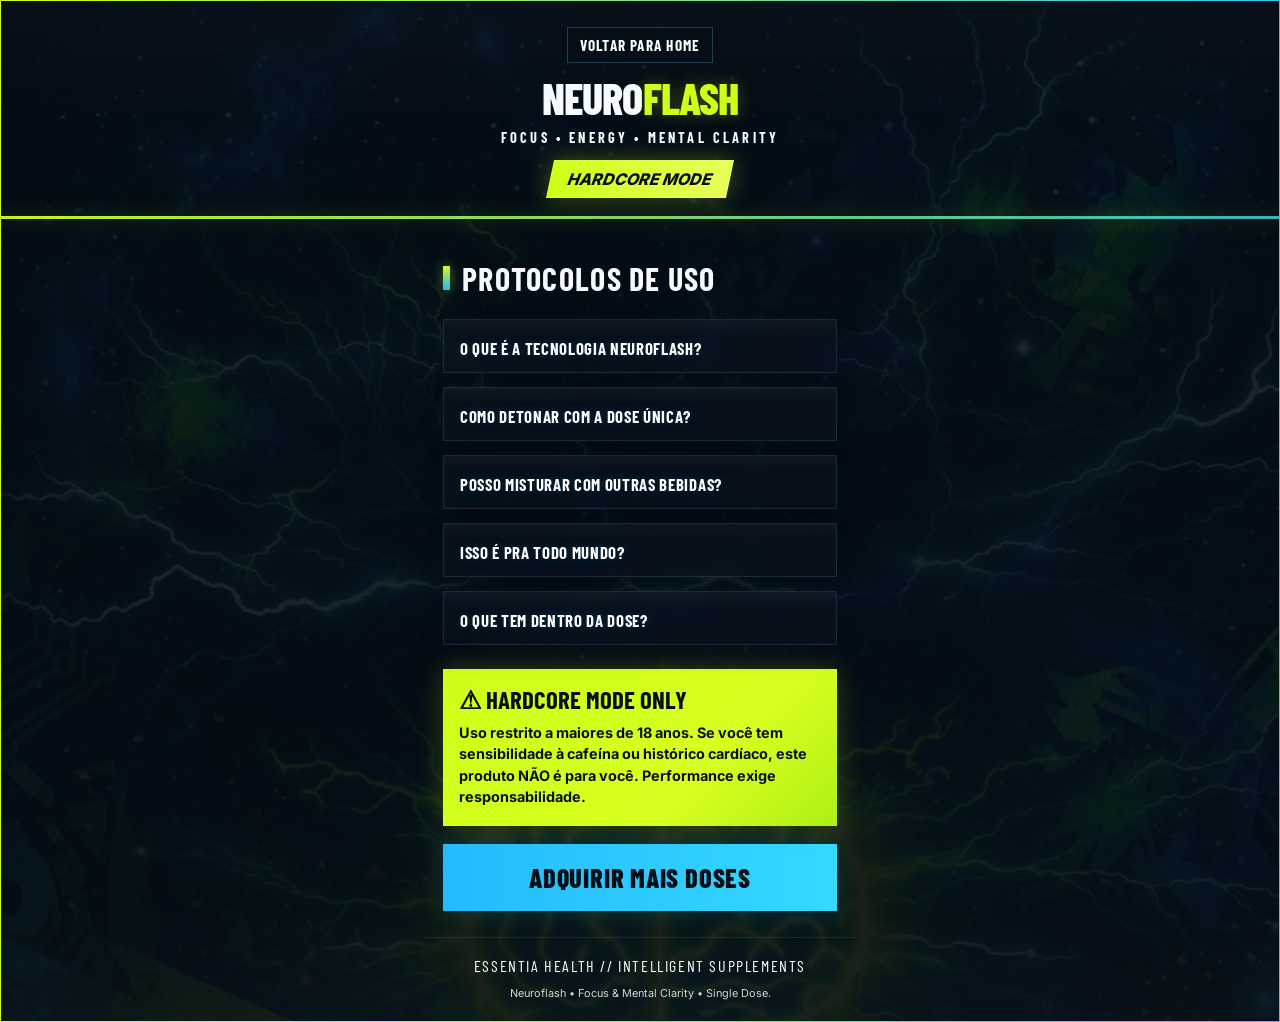
==== faq/index.html @ a4c1e3ce "homepage" ====
<!DOCTYPE html>
<html lang="pt-BR">
<head>
  <meta charset="UTF-8">
  <meta name="viewport" content="width=device-width, initial-scale=1.0">
  <title>Neuroflash FAQ</title>
  <link rel="preconnect" href="https://fonts.googleapis.com">
  <link rel="preconnect" href="https://fonts.gstatic.com" crossorigin>
  <link href="https://fonts.googleapis.com/css2?family=Barlow+Condensed:wght@500;700;800&family=Inter:wght@400;500;700;800&display=swap" rel="stylesheet">
  <link rel="stylesheet" href="styles.css">
</head>
<body>
  <main class="page-shell">
    <section class="hero">
      <a class="top-link" href="../home/index.html">VOLTAR PARA HOME</a>
      <h1>NEURO<span>FLASH</span></h1>
      <p class="tagline">FOCUS &#8226; ENERGY &#8226; MENTAL CLARITY</p>
      <div class="price-badge">HARDCORE MODE</div>
    </section>

    <section class="faq-section">
      <div class="section-line"></div>
      <div class="section-heading">
        <span class="heading-accent"></span>
        <h2>PROTOCOLOS DE USO</h2>
      </div>

      <div class="faq-list">
        <article class="faq-item">
          <button class="faq-question" type="button" aria-expanded="false">
            <span>O QUE &Eacute; A TECNOLOGIA NEUROFLASH?</span>
          </button>
          <div class="faq-answer">
            <p>
              Diferente dos suplementos comuns, o NeuroFlash Instant &eacute; um <strong>nutrac&ecirc;utico de a&ccedil;&atilde;o r&aacute;pida</strong> feito pra ativar sua mente no modo m&aacute;ximo.
            </p>
            <p>
              Ele n&atilde;o s&oacute; aumenta o foco, ele turbina sua clareza mental e acelera seu desempenho cognitivo em poucos minutos.
            </p>
            <p>
              Sua f&oacute;rmula combina ativos que trabalham direto nos neurotransmissores ligados &agrave; aten&ccedil;&atilde;o, energia mental e mem&oacute;ria de curto prazo.
            </p>
            <p>
              Perfeito pra momentos em que a press&atilde;o sobe e voc&ecirc; precisa estar 100% afiado.
            </p>
          </div>
        </article>

        <article class="faq-item">
          <button class="faq-question" type="button" aria-expanded="false">
            <span>COMO DETONAR COM A DOSE &Uacute;NICA?</span>
          </button>
          <div class="faq-answer">
            <p>
              A embalagem cont&eacute;m 3 c&aacute;psulas de alta concentra&ccedil;&atilde;o. Ingerir <strong>as 3 de uma vez s&oacute;.</strong>
              N&atilde;o fracione. &Eacute; uma carga &uacute;nica para 30 minutos antes do seu desafio, treino ou prova.
            </p>
          </div>
        </article>

        <article class="faq-item">
          <button class="faq-question" type="button" aria-expanded="false">
            <span>POSSO MISTURAR COM OUTRAS BEBIDAS?</span>
          </button>
          <div class="faq-answer">
            <p>
              Recomendamos apenas &aacute;gua. <strong>EVITE o uso com est&ocirc;mago vazio</strong> para garantir que o &ldquo;punch&rdquo; de energia seja gradual e constante.
            </p>
            <p>
              N&atilde;o ultrapasse 1 dose ao dia. Este produto n&atilde;o &eacute; indicado para gestantes, lactantes ou menores de 18 anos.
            </p>
            <p>
              Se voc&ecirc; &eacute; sens&iacute;vel &agrave; cafe&iacute;na, vale ajustar conforme sua toler&acirc;ncia. E aten&ccedil;&atilde;o: em caso de uso de medicamentos ou condi&ccedil;&otilde;es cl&iacute;nicas, procure orienta&ccedil;&atilde;o de um profissional de sa&uacute;de.
            </p>
            <p>
              Para manter a experi&ecirc;ncia no m&aacute;ximo n&iacute;vel, evite combinar com outros estimulantes ou bebidas alco&oacute;licas.
            </p>
          </div>
        </article>

        <article class="faq-item">
          <button class="faq-question" type="button" aria-expanded="false">
            <span>ISSO &Eacute; PRA TODO MUNDO?</span>
          </button>
          <div class="faq-answer">
            <p>
              <strong class="faq-subtitle">CONTRAINDICA&Ccedil;&Otilde;ES</strong>
            </p>
            <p>
              Evite o uso em caso de hipersensibilidade a qualquer componente da f&oacute;rmula.
            </p>
            <p>
              Pacientes com hist&oacute;rico de arritmia card&iacute;aca, ansiedade grave ou ins&ocirc;nia devem abster-se do consumo. Aten&ccedil;&atilde;o: n&atilde;o utilize em conjunto com psicoestimulantes sem orienta&ccedil;&atilde;o m&eacute;dica especializada.
            </p>
            <p>
              <strong class="faq-subtitle">INFORMA&Ccedil;&Otilde;ES IMPORTANTES</strong>
            </p>
            <p>
              Este produto <strong>n&atilde;o &eacute; um medicamento.</strong>
            </p>
            <p>
              Seu consumo deve estar associado a uma alimenta&ccedil;&atilde;o equilibrada e h&aacute;bitos de vida saud&aacute;veis para obten&ccedil;&atilde;o de melhores resultados.
            </p>
          </div>
        </article>

        <article class="faq-item">
          <button class="faq-question" type="button" aria-expanded="false">
            <span>O QUE TEM DENTRO DA DOSE?</span>
          </button>
          <div class="faq-answer">
            <p>
              Cafe&iacute;na Anidra<br>
              L-Teanina<br>
              Alpha-GPC (Colina)<br>
              L-Tirosina<br>
              Panax Ginseng (extrato seco)<br>
              Huperzina A<br>
              Piperina (Bioperine&reg;)<br>
              Excipientes q.s.p.
            </p>
          </div>
        </article>
      </div>

      <aside class="warning-box">
        <h3>&#9888; HARDCORE MODE ONLY</h3>
        <p>
          Uso restrito a maiores de 18 anos. Se voc&ecirc; tem sensibilidade &agrave; cafe&iacute;na ou hist&oacute;rico card&iacute;aco,
          este produto <strong>N&Atilde;O</strong> &eacute; para voc&ecirc;. Performance exige responsabilidade.
        </p>
      </aside>

      <a class="cta-button" href="#">ADQUIRIR MAIS DOSES</a>
    </section>

    <footer class="footer">
      <p>ESSENTIA HEALTH // INTELLIGENT SUPPLEMENTS</p>
      <small>Neuroflash &#8226; Focus &amp; Mental Clarity &#8226; Single Dose.</small>
    </footer>
  </main>

  <script src="script.js"></script>
</body>
</html>
---- faq/styles.css ----
:root {
  --bg: #02070f;
  --panel: #0c1520;
  --panel-soft: #101a26;
  --text: #f7fbff;
  --muted: #86a0ba;
  --cyan: #20b7ff;
  --cyan-bright: #78f4ff;
  --cta: #32c8ef;
  --lime: #cfff18;
  --lime-bright: #e9ff59;
  --border: rgba(135, 198, 255, 0.26);
  --shell-border: rgba(207, 255, 24, 0.82);
  --shell-border-blue: rgba(52, 217, 255, 0.9);
}

* {
  box-sizing: border-box;
}

body {
  margin: 0;
  background: #020406;
  color: var(--text);
  font-family: "Inter", sans-serif;
}

.page-shell {
  width: min(100%, 430px);
  margin: 0 auto;
  background: linear-gradient(180deg, #07111a 0%, #09131d 38%, #060d14 100%);
  border-left: 1px solid var(--shell-border);
  border-right: 1px solid var(--shell-border-blue);
  border-bottom: 1px solid transparent;
  border-image: linear-gradient(90deg, var(--lime) 0%, var(--cta) 100%) 1;
  box-shadow:
    0 0 0 1px rgba(28, 80, 112, 0.2),
    0 0 34px rgba(47, 175, 255, 0.08);
  position: relative;
  overflow: hidden;
}

.page-shell::before,
.page-shell::after {
  content: "";
  position: absolute;
  inset: 0;
  pointer-events: none;
}

.page-shell::before {
  background:
    linear-gradient(rgba(4, 11, 18, 0.84), rgba(4, 11, 18, 0.9)),
    url("./background-neuroflash.png") center top / 100% auto no-repeat,
    radial-gradient(circle at 50% 14%, rgba(201, 255, 24, 0.08), transparent 20%),
    radial-gradient(circle at 80% 78%, rgba(37, 186, 255, 0.05), transparent 18%);
  z-index: 0;
}

.page-shell::after {
  background:
    linear-gradient(180deg, rgba(255, 255, 255, 0.02), transparent 12%, transparent 88%, rgba(255, 255, 255, 0.015));
  z-index: 0;
}

.page-shell > * {
  position: relative;
  z-index: 1;
}

.hero {
  padding: 26px 22px 18px;
  text-align: center;
  border-top: 1px solid transparent;
  border-image: linear-gradient(90deg, var(--lime) 0%, var(--cta) 100%) 1;
  position: relative;
}

.top-link {
  display: inline-flex;
  margin-bottom: 14px;
  padding: 8px 12px;
  border: 1px solid rgba(120, 244, 255, 0.22);
  color: #ffffff;
  text-decoration: none;
  font-family: "Barlow Condensed", sans-serif;
  font-size: 0.95rem;
  font-weight: 700;
  letter-spacing: 0.08em;
  background: rgba(8, 16, 25, 0.42);
  backdrop-filter: blur(8px);
  -webkit-backdrop-filter: blur(8px);
}

.home-shell {
  padding-bottom: 24px;
}

.home-nav {
  display: flex;
  align-items: center;
  justify-content: space-between;
  gap: 16px;
  padding: 18px 18px 14px;
  border-top: 1px solid transparent;
  border-image: linear-gradient(90deg, var(--lime) 0%, var(--cta) 100%) 1;
}

.brand-mark {
  color: #ffffff;
  text-decoration: none;
  font-family: "Barlow Condensed", sans-serif;
  font-size: 2rem;
  font-weight: 800;
  line-height: 1;
}

.brand-mark span {
  color: var(--lime);
}

.home-menu {
  display: flex;
  align-items: center;
  gap: 22px;
  flex-wrap: wrap;
  justify-content: flex-end;
}

.home-menu a {
  color: #ffffff;
  text-decoration: none;
  font-family: "Barlow Condensed", sans-serif;
  font-size: 1.05rem;
  font-weight: 700;
  letter-spacing: 0.05em;
}

.hero-banner {
  display: grid;
  gap: 22px;
  padding: 0 18px 30px;
}

.banner-copy {
  text-align: center;
  padding-top: 8px;
}

.banner-copy h1 {
  margin: 0;
  font-family: "Barlow Condensed", sans-serif;
  font-size: clamp(3rem, 8vw, 5.4rem);
  line-height: 0.95;
}

.banner-copy h1 span {
  color: var(--lime);
}

.banner-text {
  max-width: 620px;
  margin: 16px auto 0;
  color: rgba(255, 255, 255, 0.86);
  font-size: 1rem;
  line-height: 1.7;
}

.banner-actions {
  display: grid;
  gap: 12px;
  max-width: 340px;
  margin: 22px auto 0;
}

.banner-visual {
  display: grid;
  gap: 16px;
}

.hero-placeholder,
.hero-product-placeholder,
.category-image,
.mode-media,
.gallery-large,
.gallery-small,
.gallery-wide {
  display: grid;
  place-items: center;
  min-height: 160px;
  border: 1px dashed rgba(255, 255, 255, 0.18);
  background:
    linear-gradient(135deg, rgba(35, 186, 255, 0.12), rgba(207, 255, 24, 0.09)),
    rgba(6, 14, 22, 0.42);
  color: rgba(255, 255, 255, 0.62);
  font-family: "Barlow Condensed", sans-serif;
  font-size: 1rem;
  font-weight: 700;
  letter-spacing: 0.08em;
  text-align: center;
  padding: 18px;
}

.hero-placeholder-main {
  min-height: 340px;
}

.hero-card {
  padding: 18px;
  border: 1px solid rgba(105, 149, 193, 0.18);
  background: rgba(10, 18, 29, 0.48);
  backdrop-filter: blur(10px) saturate(115%);
  -webkit-backdrop-filter: blur(10px) saturate(115%);
}

.hero-card-tag {
  margin: 0;
  color: var(--cyan-bright);
  font-family: "Barlow Condensed", sans-serif;
  font-size: 0.95rem;
  letter-spacing: 0.16em;
}

.hero-card h2 {
  margin: 10px 0 16px;
  font-family: "Barlow Condensed", sans-serif;
  font-size: 2rem;
  line-height: 0.95;
}

.hero-product-placeholder {
  min-height: 260px;
}

.category-strip,
.mode-grid,
.gallery-grid {
  display: grid;
  gap: 14px;
}

.category-card {
  padding: 12px;
}

.category-card h3 {
  margin: 14px 4px 2px;
  color: #ffffff;
  font-family: "Barlow Condensed", sans-serif;
  font-size: 1.35rem;
  font-weight: 700;
  letter-spacing: 0.04em;
}

.category-image {
  min-height: 150px;
}

.mode-panel {
  overflow: hidden;
}

.mode-media {
  min-height: 190px;
}

.mode-copy {
  padding: 16px;
}

.mode-copy h3 {
  margin: 0;
  color: #ffffff;
  font-family: "Barlow Condensed", sans-serif;
  font-size: 1.45rem;
  letter-spacing: 0.04em;
}

.mode-copy p {
  margin: 10px 0 0;
  color: rgba(255, 255, 255, 0.88);
  line-height: 1.6;
}

.gallery-large {
  min-height: 300px;
}

.gallery-small {
  min-height: 140px;
}

.gallery-wide {
  min-height: 180px;
}

.eyebrow {
  margin: 0 0 10px;
  color: var(--cyan-bright);
  font-family: "Barlow Condensed", sans-serif;
  font-size: 0.95rem;
  font-weight: 700;
  letter-spacing: 0.24em;
}

.hero h1 {
  margin: 0;
  font-family: "Barlow Condensed", sans-serif;
  font-size: 2.75rem;
  font-weight: 800;
  line-height: 0.95;
  letter-spacing: -0.02em;
}

.hero h1 span {
  color: var(--lime);
  text-shadow: 0 0 16px rgba(207, 255, 24, 0.28);
}

.tagline {
  margin: 10px 0 0;
  color: var(--text);
  font-family: "Barlow Condensed", sans-serif;
  font-size: 0.9rem;
  font-weight: 700;
  letter-spacing: 0.22em;
  text-shadow: 0 0 16px rgba(62, 198, 255, 0.14);
}

.price-badge {
  width: fit-content;
  margin: 14px auto 0;
  padding: 9px 18px;
  background: linear-gradient(90deg, var(--lime) 0%, var(--lime-bright) 100%);
  color: #09111a;
  font-weight: 800;
  font-style: italic;
  transform: skewX(-12deg);
  box-shadow:
    0 0 24px rgba(207, 255, 24, 0.3),
    inset 0 0 0 1px rgba(255, 255, 255, 0.12);
}

.hero-copy {
  max-width: 340px;
  margin: 18px auto 0;
  color: rgba(255, 255, 255, 0.88);
  font-size: 1rem;
  line-height: 1.6;
  text-align: center;
}

.hero-actions {
  display: grid;
  gap: 12px;
  margin-top: 22px;
}

.cta-hero {
  margin-top: 0;
}

.ghost-link {
  display: inline-flex;
  justify-content: center;
  align-items: center;
  min-height: 54px;
  padding: 14px 16px;
  border: 1px solid rgba(120, 244, 255, 0.2);
  color: #ffffff;
  text-decoration: none;
  font-family: "Barlow Condensed", sans-serif;
  font-size: 1.2rem;
  font-weight: 700;
  letter-spacing: 0.04em;
  background: rgba(10, 18, 29, 0.48);
  backdrop-filter: blur(10px) saturate(110%);
  -webkit-backdrop-filter: blur(10px) saturate(110%);
}

.faq-section {
  padding: 0 18px 26px;
  position: relative;
}

.home-section {
  padding: 0 18px 26px;
  position: relative;
}

.section-line {
  height: 3px;
  margin: 0 -18px 40px;
  background: linear-gradient(90deg, rgba(201, 255, 24, 0.96), rgba(74, 243, 255, 0.72));
  box-shadow: 0 0 18px rgba(201, 255, 24, 0.32);
}

.section-heading {
  display: flex;
  align-items: center;
  gap: 12px;
  margin-bottom: 22px;
}

.heading-accent {
  width: 7px;
  height: 24px;
  background: linear-gradient(180deg, var(--lime), var(--cyan));
  box-shadow: 0 0 12px rgba(201, 255, 24, 0.42);
}

.section-heading h2 {
  margin: 0;
  font-family: "Barlow Condensed", sans-serif;
  font-size: 2rem;
  font-weight: 700;
  letter-spacing: 0.04em;
}

.faq-list {
  display: grid;
  gap: 14px;
}

.feature-grid,
.audience-list {
  display: grid;
  gap: 14px;
}

.faq-item {
  background: rgba(11, 19, 29, 0.56);
  border: 1px solid rgba(105, 149, 193, 0.18);
  position: relative;
  overflow: hidden;
  box-shadow:
    inset 0 0 0 1px rgba(11, 34, 56, 0.22),
    0 10px 24px rgba(0, 0, 0, 0.16);
  backdrop-filter: blur(10px) saturate(115%);
  -webkit-backdrop-filter: blur(10px) saturate(115%);
}

.feature-card,
.audience-item {
  padding: 18px 16px;
}

.feature-card h3,
.audience-item span {
  display: block;
  margin: 0;
  color: #ffffff;
  font-family: "Barlow Condensed", sans-serif;
  font-size: 1.2rem;
  font-weight: 700;
  letter-spacing: 0.04em;
}

.feature-card p {
  margin: 10px 0 0;
  color: rgba(239, 245, 255, 0.9);
  font-size: 0.95rem;
  line-height: 1.55;
}

.faq-item::after {
  content: "";
  position: absolute;
  inset: 0;
  background:
    linear-gradient(180deg, rgba(255, 255, 255, 0.03), transparent 32%, rgba(0, 0, 0, 0.05));
  pointer-events: none;
}

.faq-question {
  width: 100%;
  padding: 18px 16px 14px;
  border: 0;
  background: transparent;
  color: #ffffff;
  text-align: left;
  font-family: "Barlow Condensed", sans-serif;
  font-size: 1.05rem;
  font-weight: 700;
  letter-spacing: 0.04em;
  cursor: pointer;
  text-shadow: 0 0 12px rgba(32, 183, 255, 0.22);
}

.faq-answer {
  max-height: 0;
  overflow: hidden;
  opacity: 1;
  transition: max-height 220ms ease-out;
}

.faq-answer p {
  margin: 0;
  padding: 0 16px 0;
  color: #eff5ff;
  font-size: 0.95rem;
  line-height: 1.55;
  text-align: justify;
  text-justify: inter-word;
}

.faq-answer strong {
  color: var(--lime-bright);
  text-shadow: 0 0 10px rgba(207, 255, 24, 0.2);
}

.faq-answer .faq-subtitle {
  color: #ffffff;
  text-shadow: none;
}

.faq-item.is-open .faq-answer p {
  padding: 0 16px 18px;
}

.faq-item.is-open .faq-answer {
  opacity: 1;
}

.warning-box {
  margin-top: 24px;
  padding: 18px 16px;
  background:
    linear-gradient(135deg, var(--lime) 0%, #d8ff20 66%, #aef016 100%);
  color: #08111b;
  box-shadow: 0 0 26px rgba(207, 255, 24, 0.22);
}

.warning-box h3 {
  margin: 0 0 10px;
  font-family: "Barlow Condensed", sans-serif;
  font-size: 1.55rem;
  line-height: 1;
}

.warning-box p {
  margin: 0;
  font-size: 0.9rem;
  font-weight: 700;
  line-height: 1.5;
}

.cta-button {
  display: block;
  margin-top: 18px;
  padding: 18px 16px;
  background: linear-gradient(90deg, #25baff 0%, #34d9ff 100%);
  color: #031018;
  text-align: center;
  text-decoration: none;
  font-family: "Barlow Condensed", sans-serif;
  font-size: 1.65rem;
  font-weight: 800;
  letter-spacing: 0.03em;
  box-shadow: 0 0 24px rgba(37, 186, 255, 0.18);
}

.footer {
  padding: 18px 18px 20px;
  text-align: center;
  border-top: 1px solid rgba(86, 140, 183, 0.16);
}

.footer p {
  margin: 0 0 6px;
  color: #ffffff;
  font-family: "Barlow Condensed", sans-serif;
  font-size: 1rem;
  letter-spacing: 0.1em;
}

.footer small {
  color: rgba(255, 255, 255, 0.82);
  font-size: 0.68rem;
}

@media (max-width: 768px) {
  .home-nav {
    flex-direction: column;
    align-items: flex-start;
  }

  .home-menu {
    gap: 14px;
    justify-content: flex-start;
  }

  .hero {
    padding: 28px 18px 16px;
  }

  .hero h1 {
    font-size: 2.35rem;
  }

  .tagline {
    font-size: 0.8rem;
    letter-spacing: 0.18em;
  }

  .price-badge {
    margin-top: 12px;
    padding: 8px 16px;
  }

  .footer {
    padding: 16px 14px 18px;
  }

  .faq-answer {
    transition: none;
  }

  .hero-copy {
    font-size: 0.94rem;
  }
}

@media (min-width: 900px) {
  body {
    background: linear-gradient(180deg, #020406 0%, #061018 100%);
  }

  .page-shell {
    width: 100%;
    min-height: 100vh;
    max-width: none;
  }

  .page-shell::before {
    background:
      linear-gradient(rgba(4, 11, 18, 0.88), rgba(4, 11, 18, 0.92)),
      url("./background-neuroflash.png") center top / 100% auto no-repeat,
      radial-gradient(circle at 50% 14%, rgba(201, 255, 24, 0.08), transparent 20%),
      radial-gradient(circle at 80% 78%, rgba(37, 186, 255, 0.05), transparent 18%);
  }

  .hero {
    width: min(100%, 430px);
    margin: 0 auto;
    border-top: 0;
  }

  .faq-section,
  .home-section {
    width: min(100%, 430px);
    margin: 0 auto;
  }

  .home-shell .hero,
  .home-shell .home-section,
  .home-shell .footer,
  .home-shell .home-nav,
  .home-shell .hero-banner {
    width: min(100%, 1180px);
    margin: 0 auto;
  }

  .home-shell .hero {
    display: none;
  }

  .hero-banner {
    grid-template-columns: minmax(0, 1.15fr) minmax(340px, 0.85fr);
    align-items: stretch;
    padding-top: 18px;
  }

  .banner-copy {
    text-align: left;
    padding: 28px 10px 12px 0;
  }

  .banner-text {
    margin-left: 0;
  }

  .banner-actions {
    margin-left: 0;
  }

  .banner-visual {
    grid-template-columns: minmax(0, 1.2fr) minmax(300px, 0.8fr);
    align-items: stretch;
  }

  .category-strip {
    grid-template-columns: repeat(4, minmax(0, 1fr));
  }

  .mode-grid {
    grid-template-columns: repeat(3, minmax(0, 1fr));
  }

  .gallery-grid {
    grid-template-columns: 1.35fr 1fr 1fr;
    grid-template-areas:
      "large smallA smallB"
      "wide wide wide";
  }

  .gallery-large {
    grid-area: large;
  }

  .gallery-small:nth-of-type(2) {
    grid-area: smallA;
  }

  .gallery-small:nth-of-type(3) {
    grid-area: smallB;
  }

  .gallery-wide {
    grid-area: wide;
  }

  .footer {
    width: min(100%, 430px);
    margin: 0 auto;
  }

  .section-line {
    width: 100vw;
    margin-left: calc(50% - 50vw);
    margin-right: calc(50% - 50vw);
  }

  .page-shell {
    border-top: 1px solid transparent;
    border-image: linear-gradient(90deg, var(--lime) 0%, var(--cta) 100%) 1;
  }
}
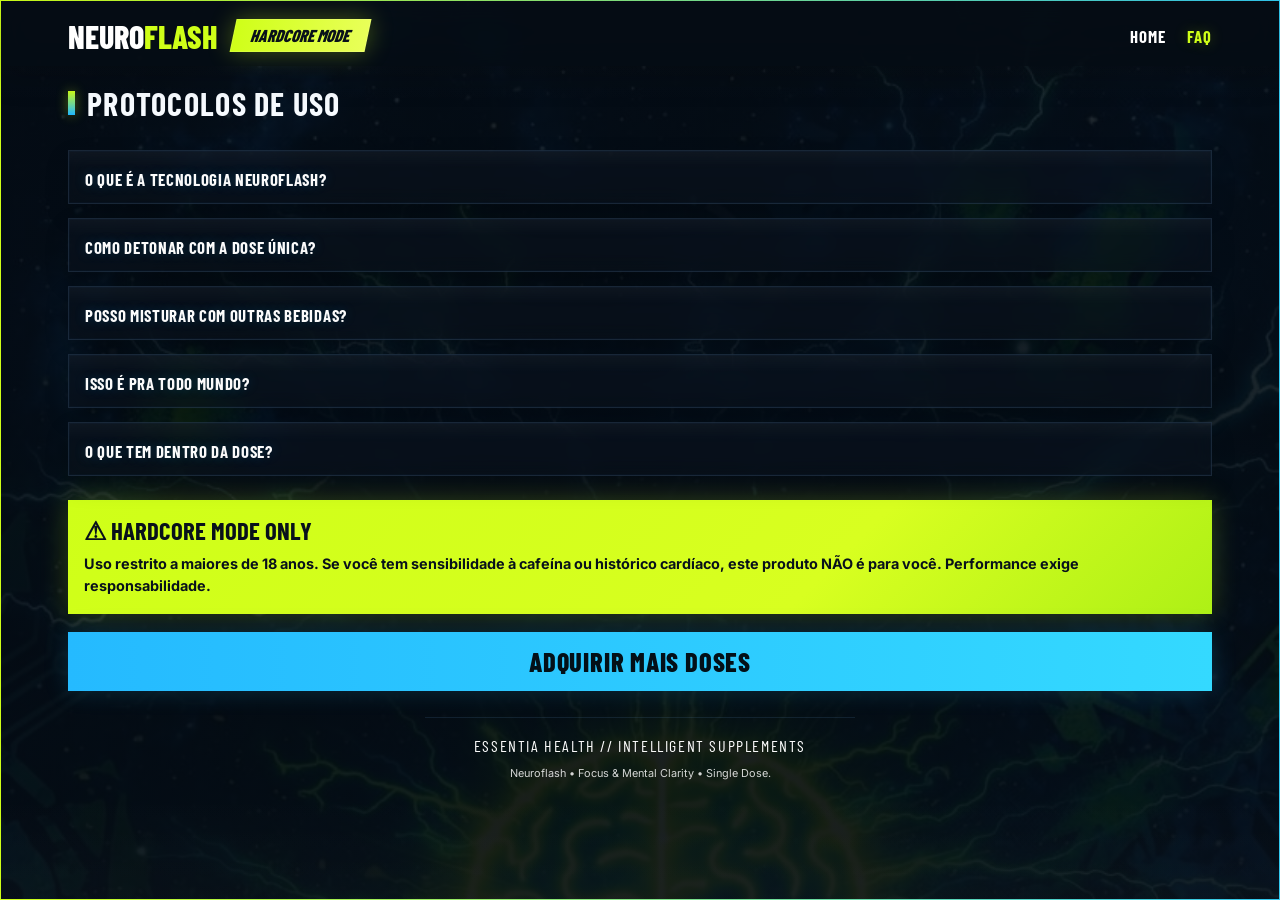
==== commit 9b8b8d6c: "otimização e qualidade de experiencia" ====
--- a/faq/index.html
+++ b/faq/index.html
@@ -7,26 +7,31 @@
   <link rel="preconnect" href="https://fonts.googleapis.com">
   <link rel="preconnect" href="https://fonts.gstatic.com" crossorigin>
   <link href="https://fonts.googleapis.com/css2?family=Barlow+Condensed:wght@500;700;800&family=Inter:wght@400;500;700;800&display=swap" rel="stylesheet">
+  <link rel="stylesheet" href="../shared.css">
   <link rel="stylesheet" href="styles.css">
 </head>
 <body>
   <main class="page-shell">
-    <section class="hero">
-      <a class="top-link" href="../home/index.html">VOLTAR PARA HOME</a>
-      <h1>NEURO<span>FLASH</span></h1>
-      <p class="tagline">FOCUS &#8226; ENERGY &#8226; MENTAL CLARITY</p>
-      <div class="price-badge">HARDCORE MODE</div>
-    </section>
-
+    <header class="home-nav">
+      <div class="home-nav-inner">
+        <div class="home-brand">
+          <a class="brand-mark" href="../home/index.html">NEURO<span>FLASH</span></a>
+          <div class="price-badge home-badge">HARDCORE MODE</div>
+        </div>
+        <nav class="home-menu">
+          <a href="../home/index.html">HOME</a>
+          <a class="is-active" href="./index.html" aria-current="page">FAQ</a>
+        </nav>
+      </div>
+    </header>
     <section class="faq-section">
-      <div class="section-line"></div>
       <div class="section-heading">
         <span class="heading-accent"></span>
         <h2>PROTOCOLOS DE USO</h2>
       </div>
 
       <div class="faq-list">
-        <article class="faq-item">
+        <article class="faq-item surface-panel">
           <button class="faq-question" type="button" aria-expanded="false">
             <span>O QUE &Eacute; A TECNOLOGIA NEUROFLASH?</span>
           </button>
@@ -46,7 +51,7 @@
           </div>
         </article>
 
-        <article class="faq-item">
+        <article class="faq-item surface-panel">
           <button class="faq-question" type="button" aria-expanded="false">
             <span>COMO DETONAR COM A DOSE &Uacute;NICA?</span>
           </button>
@@ -58,7 +63,7 @@
           </div>
         </article>
 
-        <article class="faq-item">
+        <article class="faq-item surface-panel">
           <button class="faq-question" type="button" aria-expanded="false">
             <span>POSSO MISTURAR COM OUTRAS BEBIDAS?</span>
           </button>
@@ -78,7 +83,7 @@
           </div>
         </article>
 
-        <article class="faq-item">
+        <article class="faq-item surface-panel">
           <button class="faq-question" type="button" aria-expanded="false">
             <span>ISSO &Eacute; PRA TODO MUNDO?</span>
           </button>
@@ -104,7 +109,7 @@
           </div>
         </article>
 
-        <article class="faq-item">
+        <article class="faq-item surface-panel">
           <button class="faq-question" type="button" aria-expanded="false">
             <span>O QUE TEM DENTRO DA DOSE?</span>
           </button>
--- a/shared.css
+++ b/shared.css
@@ -0,0 +1,323 @@
+:root {
+  --text: #f7fbff;
+  --cyan: #20b7ff;
+  --cyan-bright: #78f4ff;
+  --cta: #32c8ef;
+  --lime: #cfff18;
+  --lime-bright: #e9ff59;
+  --shell-border: rgba(207, 255, 24, 0.82);
+  --shell-border-blue: rgba(52, 217, 255, 0.9);
+}
+
+* {
+  box-sizing: border-box;
+}
+
+body {
+  margin: 0;
+  background: #020406;
+  color: var(--text);
+  font-family: "Inter", sans-serif;
+  overflow-x: hidden;
+}
+
+.page-shell {
+  width: min(100%, 430px);
+  margin: 0 auto;
+  background: linear-gradient(180deg, #07111a 0%, #09131d 38%, #060d14 100%);
+  border-left: 1px solid var(--shell-border);
+  border-right: 1px solid var(--shell-border-blue);
+  border-bottom: 1px solid transparent;
+  border-image: linear-gradient(90deg, var(--lime) 0%, var(--cta) 100%) 1;
+  box-shadow:
+    0 0 0 1px rgba(28, 80, 112, 0.2),
+    0 0 34px rgba(47, 175, 255, 0.08);
+  position: relative;
+  overflow: visible;
+  isolation: isolate;
+}
+
+.page-shell::before,
+.page-shell::after {
+  content: "";
+  position: absolute;
+  inset: 0;
+  pointer-events: none;
+}
+
+.page-shell::after {
+  background:
+    linear-gradient(180deg, rgba(255, 255, 255, 0.02), transparent 12%, transparent 88%, rgba(255, 255, 255, 0.015));
+  z-index: 0;
+}
+
+.page-shell > * {
+  position: relative;
+  z-index: 1;
+}
+
+.home-nav {
+  width: 100%;
+  margin: 0;
+  position: sticky;
+  top: 0;
+  z-index: 20;
+}
+
+.home-nav,
+.home-nav-inner {
+  display: flex;
+  align-items: center;
+  justify-content: space-between;
+  gap: 16px;
+}
+
+.home-nav {
+  padding: 18px 18px 14px;
+  background: rgba(6, 13, 20, 0.82);
+  backdrop-filter: blur(14px) saturate(120%);
+  -webkit-backdrop-filter: blur(14px) saturate(120%);
+  box-shadow: 0 12px 30px rgba(0, 0, 0, 0.18);
+}
+
+.home-nav-inner {
+  width: min(100%, 1180px);
+  margin: 0 auto;
+}
+
+.home-brand {
+  display: flex;
+  align-items: center;
+  gap: 16px;
+  flex-wrap: wrap;
+}
+
+.brand-mark {
+  color: #ffffff;
+  text-decoration: none;
+  font-family: "Barlow Condensed", sans-serif;
+  font-size: 2rem;
+  font-weight: 800;
+  line-height: 1;
+}
+
+.brand-mark span {
+  color: var(--lime);
+}
+
+.home-menu {
+  display: flex;
+  align-items: center;
+  gap: 22px;
+  flex-wrap: wrap;
+  justify-content: flex-end;
+}
+
+.home-menu a {
+  color: #ffffff;
+  text-decoration: none;
+  font-family: "Barlow Condensed", sans-serif;
+  font-size: 1.05rem;
+  font-weight: 700;
+  letter-spacing: 0.05em;
+}
+
+.home-menu a.is-active {
+  color: var(--lime);
+  text-shadow: 0 0 14px rgba(207, 255, 24, 0.28);
+}
+
+.price-badge {
+  width: fit-content;
+  padding: 9px 18px;
+  background: linear-gradient(90deg, var(--lime) 0%, var(--lime-bright) 100%);
+  color: #09111a;
+  font-weight: 800;
+  font-style: italic;
+  transform: skewX(-12deg);
+  box-shadow:
+    0 0 24px rgba(207, 255, 24, 0.3),
+    inset 0 0 0 1px rgba(255, 255, 255, 0.12);
+}
+
+.home-badge {
+  margin: 0;
+  padding: 8px 18px;
+  font-family: "Barlow Condensed", sans-serif;
+  font-size: 1.08rem;
+  line-height: 1;
+  white-space: nowrap;
+}
+
+.section-line {
+  height: 3px;
+  margin: 0 -18px 40px;
+  background: linear-gradient(90deg, rgba(201, 255, 24, 0.96), rgba(74, 243, 255, 0.72));
+  box-shadow: 0 0 18px rgba(201, 255, 24, 0.32);
+}
+
+.section-heading {
+  display: flex;
+  align-items: center;
+  gap: 12px;
+  margin-bottom: 22px;
+}
+
+.heading-accent {
+  width: 7px;
+  height: 24px;
+  background: linear-gradient(180deg, var(--lime), var(--cyan));
+  box-shadow: 0 0 12px rgba(201, 255, 24, 0.42);
+}
+
+.section-heading h2 {
+  margin: 0;
+  font-family: "Barlow Condensed", sans-serif;
+  font-size: 2rem;
+  font-weight: 700;
+  letter-spacing: 0.04em;
+}
+
+.surface-panel {
+  background: rgba(11, 19, 29, 0.56);
+  border: 1px solid rgba(105, 149, 193, 0.18);
+  position: relative;
+  overflow: hidden;
+  box-shadow:
+    inset 0 0 0 1px rgba(11, 34, 56, 0.22),
+    0 10px 24px rgba(0, 0, 0, 0.16);
+  backdrop-filter: blur(10px) saturate(115%);
+  -webkit-backdrop-filter: blur(10px) saturate(115%);
+}
+
+.surface-panel::after {
+  content: "";
+  position: absolute;
+  inset: 0;
+  background: linear-gradient(180deg, rgba(255, 255, 255, 0.03), transparent 32%, rgba(0, 0, 0, 0.05));
+  pointer-events: none;
+}
+
+.warning-box {
+  margin-top: 24px;
+  padding: 18px 16px;
+  background: linear-gradient(135deg, var(--lime) 0%, #d8ff20 66%, #aef016 100%);
+  color: #08111b;
+  box-shadow: 0 0 26px rgba(207, 255, 24, 0.22);
+}
+
+.warning-box h3 {
+  margin: 0 0 10px;
+  font-family: "Barlow Condensed", sans-serif;
+  font-size: 1.55rem;
+  line-height: 1;
+}
+
+.warning-box p {
+  margin: 0;
+  font-size: 0.9rem;
+  font-weight: 700;
+  line-height: 1.5;
+}
+
+.ghost-link,
+.cta-button {
+  display: inline-flex;
+  justify-content: center;
+  align-items: center;
+  min-height: 54px;
+  padding: 14px 16px;
+  text-decoration: none;
+  font-family: "Barlow Condensed", sans-serif;
+  font-weight: 700;
+  letter-spacing: 0.04em;
+}
+
+.ghost-link {
+  border: 1px solid rgba(120, 244, 255, 0.2);
+  color: #ffffff;
+  font-size: 1.2rem;
+  background: rgba(10, 18, 29, 0.48);
+  backdrop-filter: blur(10px) saturate(110%);
+  -webkit-backdrop-filter: blur(10px) saturate(110%);
+}
+
+.cta-button {
+  background: linear-gradient(90deg, #25baff 0%, #34d9ff 100%);
+  color: #031018;
+  font-size: 1.65rem;
+  font-weight: 800;
+  letter-spacing: 0.03em;
+  box-shadow: 0 0 24px rgba(37, 186, 255, 0.18);
+}
+
+.footer {
+  padding: 18px 18px 20px;
+  text-align: center;
+  border-top: 1px solid rgba(86, 140, 183, 0.16);
+}
+
+.footer p {
+  margin: 0 0 6px;
+  color: #ffffff;
+  font-family: "Barlow Condensed", sans-serif;
+  font-size: 1rem;
+  letter-spacing: 0.1em;
+}
+
+.footer small {
+  color: rgba(255, 255, 255, 0.82);
+  font-size: 0.68rem;
+}
+
+@media (max-width: 768px) {
+  .home-nav {
+    flex-direction: column;
+    align-items: flex-start;
+  }
+
+  .home-nav-inner {
+    flex-direction: column;
+    align-items: flex-start;
+    width: 100%;
+  }
+
+  .home-menu {
+    gap: 14px;
+    justify-content: flex-start;
+    width: 100%;
+  }
+
+  .footer {
+    padding: 16px 14px 18px;
+  }
+}
+
+@media (min-width: 900px) {
+  body {
+    background: linear-gradient(180deg, #020406 0%, #061018 100%);
+  }
+
+  .page-shell {
+    width: 100%;
+    min-height: 100vh;
+    border-top: 1px solid transparent;
+    border-image: linear-gradient(90deg, var(--lime) 0%, var(--cta) 100%) 1;
+  }
+
+  .home-nav {
+    padding-left: 0;
+    padding-right: 0;
+  }
+
+  .home-nav-inner {
+    padding-left: 18px;
+    padding-right: 18px;
+  }
+
+  .section-line {
+    width: 100vw;
+    margin-left: calc(50% - 50vw);
+    margin-right: calc(50% - 50vw);
+  }
+}
--- a/faq/styles.css
+++ b/faq/styles.css
@@ -1,475 +1,25 @@
-:root {
-  --bg: #02070f;
-  --panel: #0c1520;
-  --panel-soft: #101a26;
-  --text: #f7fbff;
-  --muted: #86a0ba;
-  --cyan: #20b7ff;
-  --cyan-bright: #78f4ff;
-  --cta: #32c8ef;
-  --lime: #cfff18;
-  --lime-bright: #e9ff59;
-  --border: rgba(135, 198, 255, 0.26);
-  --shell-border: rgba(207, 255, 24, 0.82);
-  --shell-border-blue: rgba(52, 217, 255, 0.9);
-}
-
-* {
-  box-sizing: border-box;
-}
-
-body {
-  margin: 0;
-  background: #020406;
-  color: var(--text);
-  font-family: "Inter", sans-serif;
-}
-
-.page-shell {
-  width: min(100%, 430px);
-  margin: 0 auto;
-  background: linear-gradient(180deg, #07111a 0%, #09131d 38%, #060d14 100%);
-  border-left: 1px solid var(--shell-border);
-  border-right: 1px solid var(--shell-border-blue);
-  border-bottom: 1px solid transparent;
-  border-image: linear-gradient(90deg, var(--lime) 0%, var(--cta) 100%) 1;
-  box-shadow:
-    0 0 0 1px rgba(28, 80, 112, 0.2),
-    0 0 34px rgba(47, 175, 255, 0.08);
-  position: relative;
-  overflow: hidden;
-}
-
-.page-shell::before,
-.page-shell::after {
-  content: "";
-  position: absolute;
-  inset: 0;
-  pointer-events: none;
-}
-
 .page-shell::before {
   background:
     linear-gradient(rgba(4, 11, 18, 0.84), rgba(4, 11, 18, 0.9)),
-    url("./background-neuroflash.png") center top / 100% auto no-repeat,
+    url("./background-neuroflash.jpg") center top / 100% auto no-repeat,
     radial-gradient(circle at 50% 14%, rgba(201, 255, 24, 0.08), transparent 20%),
     radial-gradient(circle at 80% 78%, rgba(37, 186, 255, 0.05), transparent 18%);
   z-index: 0;
 }
 
-.page-shell::after {
-  background:
-    linear-gradient(180deg, rgba(255, 255, 255, 0.02), transparent 12%, transparent 88%, rgba(255, 255, 255, 0.015));
-  z-index: 0;
+.faq-section {
+  padding: 18px 18px 26px;
+  position: relative;
+  margin-top: 26px;
 }
 
-.page-shell > * {
-  position: relative;
-  z-index: 1;
-}
-
-.hero {
-  padding: 26px 22px 18px;
-  text-align: center;
-  border-top: 1px solid transparent;
-  border-image: linear-gradient(90deg, var(--lime) 0%, var(--cta) 100%) 1;
-  position: relative;
-}
-
-.top-link {
-  display: inline-flex;
-  margin-bottom: 14px;
-  padding: 8px 12px;
-  border: 1px solid rgba(120, 244, 255, 0.22);
-  color: #ffffff;
-  text-decoration: none;
-  font-family: "Barlow Condensed", sans-serif;
-  font-size: 0.95rem;
-  font-weight: 700;
-  letter-spacing: 0.08em;
-  background: rgba(8, 16, 25, 0.42);
-  backdrop-filter: blur(8px);
-  -webkit-backdrop-filter: blur(8px);
-}
-
-.home-shell {
-  padding-bottom: 24px;
-}
-
-.home-nav {
-  display: flex;
-  align-items: center;
-  justify-content: space-between;
-  gap: 16px;
-  padding: 18px 18px 14px;
-  border-top: 1px solid transparent;
-  border-image: linear-gradient(90deg, var(--lime) 0%, var(--cta) 100%) 1;
-}
-
-.brand-mark {
-  color: #ffffff;
-  text-decoration: none;
-  font-family: "Barlow Condensed", sans-serif;
-  font-size: 2rem;
-  font-weight: 800;
-  line-height: 1;
-}
-
-.brand-mark span {
-  color: var(--lime);
-}
-
-.home-menu {
-  display: flex;
-  align-items: center;
-  gap: 22px;
-  flex-wrap: wrap;
-  justify-content: flex-end;
-}
-
-.home-menu a {
-  color: #ffffff;
-  text-decoration: none;
-  font-family: "Barlow Condensed", sans-serif;
-  font-size: 1.05rem;
-  font-weight: 700;
-  letter-spacing: 0.05em;
-}
-
-.hero-banner {
-  display: grid;
-  gap: 22px;
-  padding: 0 18px 30px;
-}
-
-.banner-copy {
-  text-align: center;
-  padding-top: 8px;
-}
-
-.banner-copy h1 {
-  margin: 0;
-  font-family: "Barlow Condensed", sans-serif;
-  font-size: clamp(3rem, 8vw, 5.4rem);
-  line-height: 0.95;
-}
-
-.banner-copy h1 span {
-  color: var(--lime);
-}
-
-.banner-text {
-  max-width: 620px;
-  margin: 16px auto 0;
-  color: rgba(255, 255, 255, 0.86);
-  font-size: 1rem;
-  line-height: 1.7;
-}
-
-.banner-actions {
-  display: grid;
-  gap: 12px;
-  max-width: 340px;
-  margin: 22px auto 0;
-}
-
-.banner-visual {
-  display: grid;
-  gap: 16px;
-}
-
-.hero-placeholder,
-.hero-product-placeholder,
-.category-image,
-.mode-media,
-.gallery-large,
-.gallery-small,
-.gallery-wide {
-  display: grid;
-  place-items: center;
-  min-height: 160px;
-  border: 1px dashed rgba(255, 255, 255, 0.18);
-  background:
-    linear-gradient(135deg, rgba(35, 186, 255, 0.12), rgba(207, 255, 24, 0.09)),
-    rgba(6, 14, 22, 0.42);
-  color: rgba(255, 255, 255, 0.62);
-  font-family: "Barlow Condensed", sans-serif;
-  font-size: 1rem;
-  font-weight: 700;
-  letter-spacing: 0.08em;
-  text-align: center;
-  padding: 18px;
-}
-
-.hero-placeholder-main {
-  min-height: 340px;
-}
-
-.hero-card {
-  padding: 18px;
-  border: 1px solid rgba(105, 149, 193, 0.18);
-  background: rgba(10, 18, 29, 0.48);
-  backdrop-filter: blur(10px) saturate(115%);
-  -webkit-backdrop-filter: blur(10px) saturate(115%);
-}
-
-.hero-card-tag {
-  margin: 0;
-  color: var(--cyan-bright);
-  font-family: "Barlow Condensed", sans-serif;
-  font-size: 0.95rem;
-  letter-spacing: 0.16em;
-}
-
-.hero-card h2 {
-  margin: 10px 0 16px;
-  font-family: "Barlow Condensed", sans-serif;
-  font-size: 2rem;
-  line-height: 0.95;
-}
-
-.hero-product-placeholder {
-  min-height: 260px;
-}
-
-.category-strip,
-.mode-grid,
-.gallery-grid {
-  display: grid;
-  gap: 14px;
-}
-
-.category-card {
-  padding: 12px;
-}
-
-.category-card h3 {
-  margin: 14px 4px 2px;
-  color: #ffffff;
-  font-family: "Barlow Condensed", sans-serif;
-  font-size: 1.35rem;
-  font-weight: 700;
-  letter-spacing: 0.04em;
-}
-
-.category-image {
-  min-height: 150px;
-}
-
-.mode-panel {
-  overflow: hidden;
-}
-
-.mode-media {
-  min-height: 190px;
-}
-
-.mode-copy {
-  padding: 16px;
-}
-
-.mode-copy h3 {
-  margin: 0;
-  color: #ffffff;
-  font-family: "Barlow Condensed", sans-serif;
-  font-size: 1.45rem;
-  letter-spacing: 0.04em;
-}
-
-.mode-copy p {
-  margin: 10px 0 0;
-  color: rgba(255, 255, 255, 0.88);
-  line-height: 1.6;
-}
-
-.gallery-large {
-  min-height: 300px;
-}
-
-.gallery-small {
-  min-height: 140px;
-}
-
-.gallery-wide {
-  min-height: 180px;
-}
-
-.eyebrow {
-  margin: 0 0 10px;
-  color: var(--cyan-bright);
-  font-family: "Barlow Condensed", sans-serif;
-  font-size: 0.95rem;
-  font-weight: 700;
-  letter-spacing: 0.24em;
-}
-
-.hero h1 {
-  margin: 0;
-  font-family: "Barlow Condensed", sans-serif;
-  font-size: 2.75rem;
-  font-weight: 800;
-  line-height: 0.95;
-  letter-spacing: -0.02em;
-}
-
-.hero h1 span {
-  color: var(--lime);
-  text-shadow: 0 0 16px rgba(207, 255, 24, 0.28);
-}
-
-.tagline {
-  margin: 10px 0 0;
-  color: var(--text);
-  font-family: "Barlow Condensed", sans-serif;
-  font-size: 0.9rem;
-  font-weight: 700;
-  letter-spacing: 0.22em;
-  text-shadow: 0 0 16px rgba(62, 198, 255, 0.14);
-}
-
-.price-badge {
-  width: fit-content;
-  margin: 14px auto 0;
-  padding: 9px 18px;
-  background: linear-gradient(90deg, var(--lime) 0%, var(--lime-bright) 100%);
-  color: #09111a;
-  font-weight: 800;
-  font-style: italic;
-  transform: skewX(-12deg);
-  box-shadow:
-    0 0 24px rgba(207, 255, 24, 0.3),
-    inset 0 0 0 1px rgba(255, 255, 255, 0.12);
-}
-
-.hero-copy {
-  max-width: 340px;
-  margin: 18px auto 0;
-  color: rgba(255, 255, 255, 0.88);
-  font-size: 1rem;
-  line-height: 1.6;
-  text-align: center;
-}
-
-.hero-actions {
-  display: grid;
-  gap: 12px;
-  margin-top: 22px;
-}
-
-.cta-hero {
-  margin-top: 0;
-}
-
-.ghost-link {
-  display: inline-flex;
-  justify-content: center;
-  align-items: center;
-  min-height: 54px;
-  padding: 14px 16px;
-  border: 1px solid rgba(120, 244, 255, 0.2);
-  color: #ffffff;
-  text-decoration: none;
-  font-family: "Barlow Condensed", sans-serif;
-  font-size: 1.2rem;
-  font-weight: 700;
-  letter-spacing: 0.04em;
-  background: rgba(10, 18, 29, 0.48);
-  backdrop-filter: blur(10px) saturate(110%);
-  -webkit-backdrop-filter: blur(10px) saturate(110%);
-}
-
-.faq-section {
-  padding: 0 18px 26px;
-  position: relative;
-}
-
-.home-section {
-  padding: 0 18px 26px;
-  position: relative;
-}
-
-.section-line {
-  height: 3px;
-  margin: 0 -18px 40px;
-  background: linear-gradient(90deg, rgba(201, 255, 24, 0.96), rgba(74, 243, 255, 0.72));
-  box-shadow: 0 0 18px rgba(201, 255, 24, 0.32);
-}
-
-.section-heading {
-  display: flex;
-  align-items: center;
-  gap: 12px;
-  margin-bottom: 22px;
-}
-
-.heading-accent {
-  width: 7px;
-  height: 24px;
-  background: linear-gradient(180deg, var(--lime), var(--cyan));
-  box-shadow: 0 0 12px rgba(201, 255, 24, 0.42);
-}
-
-.section-heading h2 {
-  margin: 0;
-  font-family: "Barlow Condensed", sans-serif;
-  font-size: 2rem;
-  font-weight: 700;
-  letter-spacing: 0.04em;
+.faq-section .section-heading {
+  margin-bottom: 28px;
 }
 
 .faq-list {
   display: grid;
   gap: 14px;
-}
-
-.feature-grid,
-.audience-list {
-  display: grid;
-  gap: 14px;
-}
-
-.faq-item {
-  background: rgba(11, 19, 29, 0.56);
-  border: 1px solid rgba(105, 149, 193, 0.18);
-  position: relative;
-  overflow: hidden;
-  box-shadow:
-    inset 0 0 0 1px rgba(11, 34, 56, 0.22),
-    0 10px 24px rgba(0, 0, 0, 0.16);
-  backdrop-filter: blur(10px) saturate(115%);
-  -webkit-backdrop-filter: blur(10px) saturate(115%);
-}
-
-.feature-card,
-.audience-item {
-  padding: 18px 16px;
-}
-
-.feature-card h3,
-.audience-item span {
-  display: block;
-  margin: 0;
-  color: #ffffff;
-  font-family: "Barlow Condensed", sans-serif;
-  font-size: 1.2rem;
-  font-weight: 700;
-  letter-spacing: 0.04em;
-}
-
-.feature-card p {
-  margin: 10px 0 0;
-  color: rgba(239, 245, 255, 0.9);
-  font-size: 0.95rem;
-  line-height: 1.55;
-}
-
-.faq-item::after {
-  content: "";
-  position: absolute;
-  inset: 0;
-  background:
-    linear-gradient(180deg, rgba(255, 255, 255, 0.03), transparent 32%, rgba(0, 0, 0, 0.05));
-  pointer-events: none;
 }
 
 .faq-question {
@@ -491,7 +41,6 @@
   max-height: 0;
   overflow: hidden;
   opacity: 1;
-  transition: max-height 220ms ease-out;
 }
 
 .faq-answer p {
@@ -522,217 +71,27 @@
   opacity: 1;
 }
 
-.warning-box {
-  margin-top: 24px;
-  padding: 18px 16px;
-  background:
-    linear-gradient(135deg, var(--lime) 0%, #d8ff20 66%, #aef016 100%);
-  color: #08111b;
-  box-shadow: 0 0 26px rgba(207, 255, 24, 0.22);
-}
-
-.warning-box h3 {
-  margin: 0 0 10px;
-  font-family: "Barlow Condensed", sans-serif;
-  font-size: 1.55rem;
-  line-height: 1;
-}
-
-.warning-box p {
-  margin: 0;
-  font-size: 0.9rem;
-  font-weight: 700;
-  line-height: 1.5;
-}
-
 .cta-button {
-  display: block;
+  display: flex;
   margin-top: 18px;
-  padding: 18px 16px;
-  background: linear-gradient(90deg, #25baff 0%, #34d9ff 100%);
-  color: #031018;
-  text-align: center;
-  text-decoration: none;
-  font-family: "Barlow Condensed", sans-serif;
-  font-size: 1.65rem;
-  font-weight: 800;
-  letter-spacing: 0.03em;
-  box-shadow: 0 0 24px rgba(37, 186, 255, 0.18);
-}
-
-.footer {
-  padding: 18px 18px 20px;
-  text-align: center;
-  border-top: 1px solid rgba(86, 140, 183, 0.16);
-}
-
-.footer p {
-  margin: 0 0 6px;
-  color: #ffffff;
-  font-family: "Barlow Condensed", sans-serif;
-  font-size: 1rem;
-  letter-spacing: 0.1em;
-}
-
-.footer small {
-  color: rgba(255, 255, 255, 0.82);
-  font-size: 0.68rem;
-}
-
-@media (max-width: 768px) {
-  .home-nav {
-    flex-direction: column;
-    align-items: flex-start;
-  }
-
-  .home-menu {
-    gap: 14px;
-    justify-content: flex-start;
-  }
-
-  .hero {
-    padding: 28px 18px 16px;
-  }
-
-  .hero h1 {
-    font-size: 2.35rem;
-  }
-
-  .tagline {
-    font-size: 0.8rem;
-    letter-spacing: 0.18em;
-  }
-
-  .price-badge {
-    margin-top: 12px;
-    padding: 8px 16px;
-  }
-
-  .footer {
-    padding: 16px 14px 18px;
-  }
-
-  .faq-answer {
-    transition: none;
-  }
-
-  .hero-copy {
-    font-size: 0.94rem;
-  }
 }
 
 @media (min-width: 900px) {
-  body {
-    background: linear-gradient(180deg, #020406 0%, #061018 100%);
-  }
-
-  .page-shell {
-    width: 100%;
-    min-height: 100vh;
-    max-width: none;
-  }
-
   .page-shell::before {
     background:
       linear-gradient(rgba(4, 11, 18, 0.88), rgba(4, 11, 18, 0.92)),
-      url("./background-neuroflash.png") center top / 100% auto no-repeat,
+      url("./background-neuroflash.jpg") center top / 100% auto no-repeat,
       radial-gradient(circle at 50% 14%, rgba(201, 255, 24, 0.08), transparent 20%),
       radial-gradient(circle at 80% 78%, rgba(37, 186, 255, 0.05), transparent 18%);
   }
 
-  .hero {
-    width: min(100%, 430px);
-    margin: 0 auto;
-    border-top: 0;
-  }
-
-  .faq-section,
-  .home-section {
-    width: min(100%, 430px);
-    margin: 0 auto;
-  }
-
-  .home-shell .hero,
-  .home-shell .home-section,
-  .home-shell .footer,
-  .home-shell .home-nav,
-  .home-shell .hero-banner {
+  .faq-section {
     width: min(100%, 1180px);
     margin: 0 auto;
   }
 
-  .home-shell .hero {
-    display: none;
-  }
-
-  .hero-banner {
-    grid-template-columns: minmax(0, 1.15fr) minmax(340px, 0.85fr);
-    align-items: stretch;
-    padding-top: 18px;
-  }
-
-  .banner-copy {
-    text-align: left;
-    padding: 28px 10px 12px 0;
-  }
-
-  .banner-text {
-    margin-left: 0;
-  }
-
-  .banner-actions {
-    margin-left: 0;
-  }
-
-  .banner-visual {
-    grid-template-columns: minmax(0, 1.2fr) minmax(300px, 0.8fr);
-    align-items: stretch;
-  }
-
-  .category-strip {
-    grid-template-columns: repeat(4, minmax(0, 1fr));
-  }
-
-  .mode-grid {
-    grid-template-columns: repeat(3, minmax(0, 1fr));
-  }
-
-  .gallery-grid {
-    grid-template-columns: 1.35fr 1fr 1fr;
-    grid-template-areas:
-      "large smallA smallB"
-      "wide wide wide";
-  }
-
-  .gallery-large {
-    grid-area: large;
-  }
-
-  .gallery-small:nth-of-type(2) {
-    grid-area: smallA;
-  }
-
-  .gallery-small:nth-of-type(3) {
-    grid-area: smallB;
-  }
-
-  .gallery-wide {
-    grid-area: wide;
-  }
-
-  .footer {
+  .page-shell .footer {
     width: min(100%, 430px);
     margin: 0 auto;
   }
-
-  .section-line {
-    width: 100vw;
-    margin-left: calc(50% - 50vw);
-    margin-right: calc(50% - 50vw);
-  }
-
-  .page-shell {
-    border-top: 1px solid transparent;
-    border-image: linear-gradient(90deg, var(--lime) 0%, var(--cta) 100%) 1;
-  }
 }
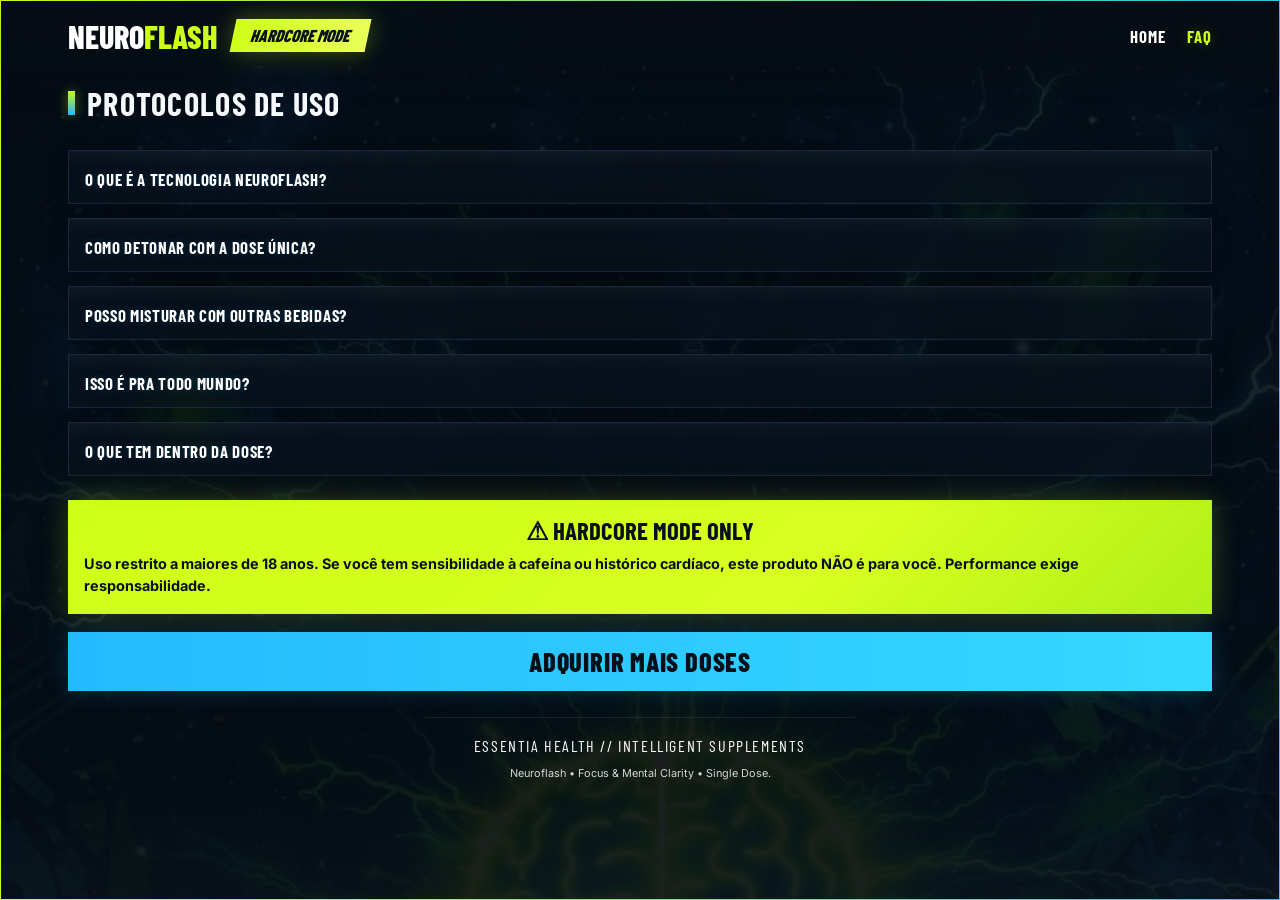
==== commit cbddcb9e: "melhorias de otimização do site" ====
--- a/faq/index.html
+++ b/faq/index.html
@@ -128,13 +128,7 @@
         </article>
       </div>
 
-      <aside class="warning-box">
-        <h3>&#9888; HARDCORE MODE ONLY</h3>
-        <p>
-          Uso restrito a maiores de 18 anos. Se voc&ecirc; tem sensibilidade &agrave; cafe&iacute;na ou hist&oacute;rico card&iacute;aco,
-          este produto <strong>N&Atilde;O</strong> &eacute; para voc&ecirc;. Performance exige responsabilidade.
-        </p>
-      </aside>
+      <div data-shared-legal-warning></div>
 
       <a class="cta-button" href="#">ADQUIRIR MAIS DOSES</a>
     </section>
@@ -145,6 +139,7 @@
     </footer>
   </main>
 
+  <script src="../shared/includes.js" defer></script>
   <script src="script.js"></script>
 </body>
 </html>
--- a/shared.css
+++ b/shared.css
@@ -51,6 +51,15 @@
   z-index: 0;
 }
 
+.page-shell::before {
+  background:
+    linear-gradient(rgba(4, 11, 18, 0.84), rgba(4, 11, 18, 0.9)),
+    url("./background-neuroflash.jpg") center top / 100% auto no-repeat,
+    radial-gradient(circle at 50% 14%, rgba(201, 255, 24, 0.08), transparent 20%),
+    radial-gradient(circle at 80% 78%, rgba(37, 186, 255, 0.05), transparent 18%);
+  z-index: 0;
+}
+
 .page-shell > * {
   position: relative;
   z-index: 1;
@@ -211,6 +220,7 @@
   font-family: "Barlow Condensed", sans-serif;
   font-size: 1.55rem;
   line-height: 1;
+  text-align: center;
 }
 
 .warning-box p {
@@ -243,6 +253,8 @@
 }
 
 .cta-button {
+  display: flex;
+  margin-top: 18px;
   background: linear-gradient(90deg, #25baff 0%, #34d9ff 100%);
   color: #031018;
   font-size: 1.65rem;
@@ -305,6 +317,14 @@
     border-image: linear-gradient(90deg, var(--lime) 0%, var(--cta) 100%) 1;
   }
 
+  .page-shell::before {
+    background:
+      linear-gradient(rgba(4, 11, 18, 0.88), rgba(4, 11, 18, 0.92)),
+      url("./background-neuroflash.jpg") center top / 100% auto no-repeat,
+      radial-gradient(circle at 50% 14%, rgba(201, 255, 24, 0.08), transparent 20%),
+      radial-gradient(circle at 80% 78%, rgba(37, 186, 255, 0.05), transparent 18%);
+  }
+
   .home-nav {
     padding-left: 0;
     padding-right: 0;
--- a/faq/styles.css
+++ b/faq/styles.css
@@ -1,12 +1,3 @@
-.page-shell::before {
-  background:
-    linear-gradient(rgba(4, 11, 18, 0.84), rgba(4, 11, 18, 0.9)),
-    url("./background-neuroflash.jpg") center top / 100% auto no-repeat,
-    radial-gradient(circle at 50% 14%, rgba(201, 255, 24, 0.08), transparent 20%),
-    radial-gradient(circle at 80% 78%, rgba(37, 186, 255, 0.05), transparent 18%);
-  z-index: 0;
-}
-
 .faq-section {
   padding: 18px 18px 26px;
   position: relative;
@@ -71,20 +62,7 @@
   opacity: 1;
 }
 
-.cta-button {
-  display: flex;
-  margin-top: 18px;
-}
-
 @media (min-width: 900px) {
-  .page-shell::before {
-    background:
-      linear-gradient(rgba(4, 11, 18, 0.88), rgba(4, 11, 18, 0.92)),
-      url("./background-neuroflash.jpg") center top / 100% auto no-repeat,
-      radial-gradient(circle at 50% 14%, rgba(201, 255, 24, 0.08), transparent 20%),
-      radial-gradient(circle at 80% 78%, rgba(37, 186, 255, 0.05), transparent 18%);
-  }
-
   .faq-section {
     width: min(100%, 1180px);
     margin: 0 auto;
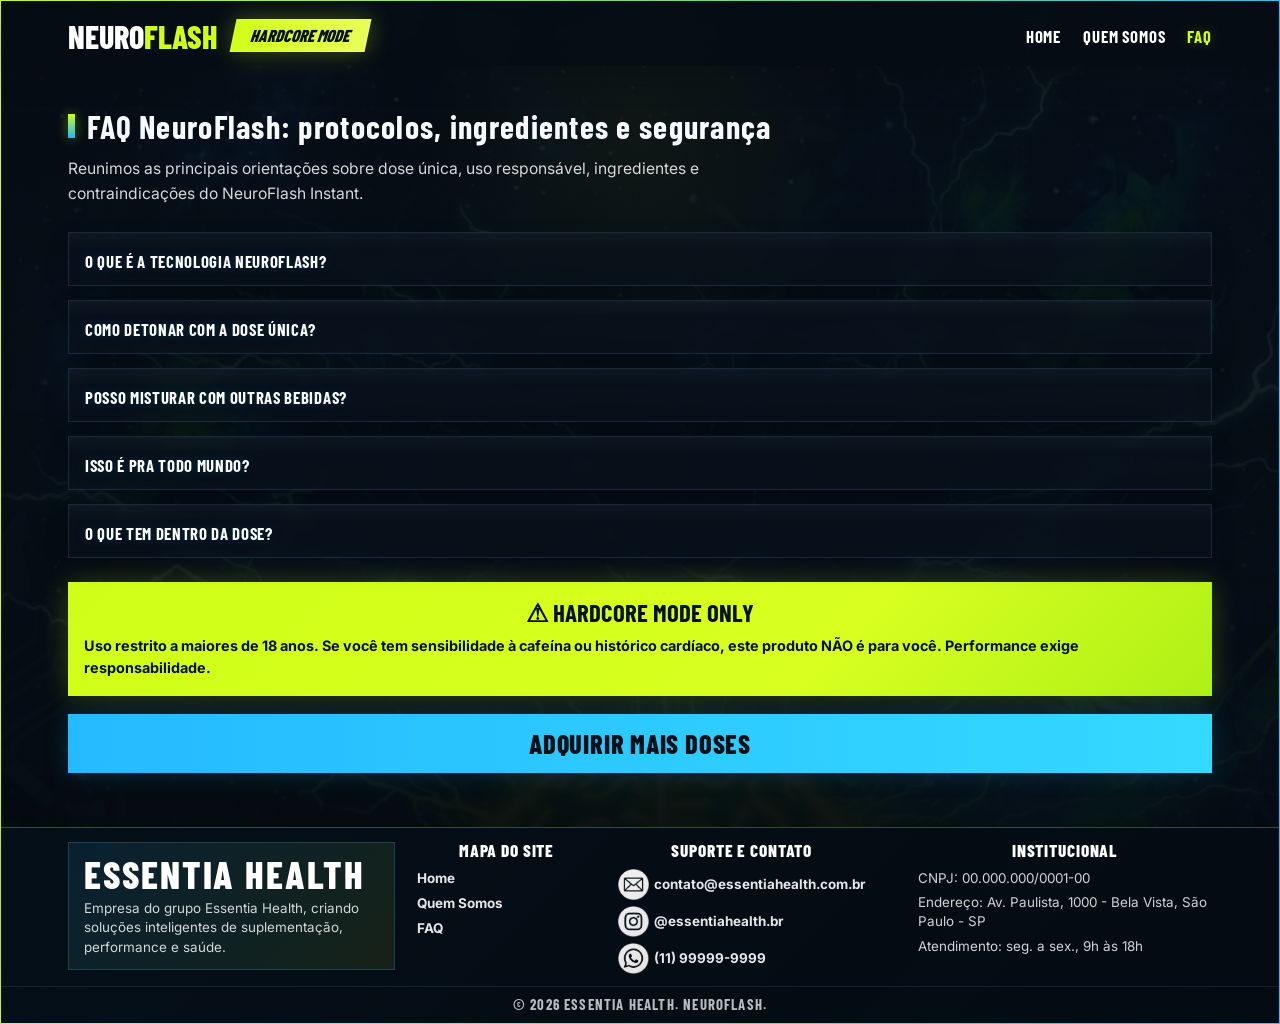
==== commit e3d14ebf: "pacote de atualizações e melhorias" ====
--- a/faq/index.html
+++ b/faq/index.html
@@ -3,32 +3,56 @@
 <head>
   <meta charset="UTF-8">
   <meta name="viewport" content="width=device-width, initial-scale=1.0">
-  <title>Neuroflash FAQ</title>
+  <meta name="description" content="Consulte ingredientes, protocolos de uso, contraindicações e orientações de segurança do NeuroFlash Instant para treinos, estudos e alta demanda.">
+  <meta name="robots" content="index, follow, max-image-preview:large">
+  <meta property="og:type" content="article">
+  <meta property="og:site_name" content="NeuroFlash">
+  <meta property="og:locale" content="pt_BR">
+  <meta property="og:title" content="FAQ NeuroFlash | Ingredientes, Uso e Segurança">
+  <meta property="og:description" content="Consulte ingredientes, protocolos de uso, contraindicações e orientações de segurança do NeuroFlash Instant para treinos, estudos e alta demanda.">
+  <meta property="og:image" content="../shared/background-neuroflash.jpg">
+  <meta property="og:image:alt" content="Identidade visual do NeuroFlash usada na página de FAQ sobre ingredientes, uso e segurança.">
+  <meta name="twitter:card" content="summary_large_image">
+  <meta name="twitter:title" content="FAQ NeuroFlash | Ingredientes, Uso e Segurança">
+  <meta name="twitter:description" content="Consulte ingredientes, protocolos de uso, contraindicações e orientações de segurança do NeuroFlash Instant para treinos, estudos e alta demanda.">
+  <meta name="twitter:image" content="../shared/background-neuroflash.jpg">
+  <meta name="twitter:image:alt" content="Identidade visual do NeuroFlash usada na página de FAQ sobre ingredientes, uso e segurança.">
+  <title>FAQ NeuroFlash | Ingredientes, Uso e Segurança</title>
   <link rel="preconnect" href="https://fonts.googleapis.com">
   <link rel="preconnect" href="https://fonts.gstatic.com" crossorigin>
   <link href="https://fonts.googleapis.com/css2?family=Barlow+Condensed:wght@500;700;800&family=Inter:wght@400;500;700;800&display=swap" rel="stylesheet">
-  <link rel="stylesheet" href="../shared.css">
+  <link rel="stylesheet" href="../shared/styles.css">
   <link rel="stylesheet" href="styles.css">
+  <script type="application/ld+json">
+    {
+      "@context": "https://schema.org",
+      "@type": "WebPage",
+      "name": "FAQ NeuroFlash | Ingredientes, Uso e Segurança",
+      "inLanguage": "pt-BR",
+      "description": "Consulte ingredientes, protocolos de uso, contraindicações e orientações de segurança do NeuroFlash Instant para treinos, estudos e alta demanda.",
+      "about": {
+        "@type": "Product",
+        "name": "NeuroFlash Instant",
+        "category": "Suplemento alimentar",
+        "brand": {
+          "@type": "Brand",
+          "name": "NeuroFlash"
+        }
+      }
+    }
+  </script>
 </head>
 <body>
   <main class="page-shell">
-    <header class="home-nav">
-      <div class="home-nav-inner">
-        <div class="home-brand">
-          <a class="brand-mark" href="../home/index.html">NEURO<span>FLASH</span></a>
-          <div class="price-badge home-badge">HARDCORE MODE</div>
-        </div>
-        <nav class="home-menu">
-          <a href="../home/index.html">HOME</a>
-          <a class="is-active" href="./index.html" aria-current="page">FAQ</a>
-        </nav>
+    <div data-shared-header></div>
+    <section class="faq-section content-section">
+      <div class="section-heading content-section-title">
+        <span class="heading-accent"></span>
+        <h1>FAQ NeuroFlash: protocolos, ingredientes e segurança</h1>
       </div>
-    </header>
-    <section class="faq-section">
-      <div class="section-heading">
-        <span class="heading-accent"></span>
-        <h2>PROTOCOLOS DE USO</h2>
-      </div>
+      <p class="faq-intro">
+        Reunimos as principais orientações sobre dose única, uso responsável, ingredientes e contraindicações do NeuroFlash Instant.
+      </p>
 
       <div class="faq-list">
         <article class="faq-item surface-panel">
@@ -114,32 +138,29 @@
             <span>O QUE TEM DENTRO DA DOSE?</span>
           </button>
           <div class="faq-answer">
-            <p>
-              Cafe&iacute;na Anidra<br>
-              L-Teanina<br>
-              Alpha-GPC (Colina)<br>
-              L-Tirosina<br>
-              Panax Ginseng (extrato seco)<br>
-              Huperzina A<br>
-              Piperina (Bioperine&reg;)<br>
-              Excipientes q.s.p.
-            </p>
+            <ul class="ingredient-list">
+              <li>Cafe&iacute;na Anidra</li>
+              <li>L-Teanina</li>
+              <li>Alpha-GPC (Colina)</li>
+              <li>L-Tirosina</li>
+              <li>Panax Ginseng (extrato seco)</li>
+              <li>Huperzina A</li>
+              <li>Piperina (Bioperine&reg;)</li>
+              <li>Excipientes q.s.p.</li>
+            </ul>
           </div>
         </article>
       </div>
 
       <div data-shared-legal-warning></div>
 
-      <a class="cta-button" href="#">ADQUIRIR MAIS DOSES</a>
+      <a class="cta-button" href="mailto:contato@essentiahealth.com.br?subject=Quero%20comprar%20Neuroflash">ADQUIRIR MAIS DOSES</a>
     </section>
 
-    <footer class="footer">
-      <p>ESSENTIA HEALTH // INTELLIGENT SUPPLEMENTS</p>
-      <small>Neuroflash &#8226; Focus &amp; Mental Clarity &#8226; Single Dose.</small>
-    </footer>
+    <div data-shared-footer></div>
   </main>
 
   <script src="../shared/includes.js" defer></script>
-  <script src="script.js"></script>
+  <script src="script.js" defer></script>
 </body>
 </html>
--- a/shared/styles.css
+++ b/shared/styles.css
@@ -0,0 +1,603 @@
+:root {
+  --text: #f7fbff;
+  --cyan: #20b7ff;
+  --cyan-bright: #78f4ff;
+  --cta: #32c8ef;
+  --lime: #cfff18;
+  --lime-bright: #e9ff59;
+  --shell-border: rgba(207, 255, 24, 0.82);
+  --shell-border-blue: rgba(52, 217, 255, 0.9);
+}
+
+* {
+  box-sizing: border-box;
+}
+
+body {
+  margin: 0;
+  background:
+    linear-gradient(rgba(2, 4, 6, 0.78), rgba(2, 4, 6, 0.88)),
+    url("./background-neuroflash.jpg") center top / cover no-repeat fixed,
+    #020406;
+  color: var(--text);
+  font-family: "Inter", sans-serif;
+  overflow-x: hidden;
+}
+
+.page-shell {
+  width: min(100%, 430px);
+  margin: 0 auto;
+  background: linear-gradient(180deg, rgba(7, 17, 26, 0.92) 0%, rgba(9, 19, 29, 0.9) 38%, rgba(6, 13, 20, 0.93) 100%);
+  border-top: 1px solid transparent;
+  border-left: 1px solid var(--shell-border);
+  border-right: 1px solid var(--shell-border-blue);
+  border-bottom: 1px solid transparent;
+  border-image: linear-gradient(90deg, var(--lime) 0%, var(--cta) 100%) 1;
+  box-shadow:
+    0 0 0 1px rgba(28, 80, 112, 0.2),
+    0 0 34px rgba(47, 175, 255, 0.08);
+  position: relative;
+  overflow: visible;
+  isolation: isolate;
+}
+
+.page-shell::before,
+.page-shell::after {
+  content: "";
+  position: absolute;
+  inset: 0;
+  pointer-events: none;
+}
+
+.page-shell::after {
+  background:
+    linear-gradient(180deg, rgba(255, 255, 255, 0.02), transparent 12%, transparent 88%, rgba(255, 255, 255, 0.015));
+  z-index: 0;
+}
+
+.page-shell::before {
+  background:
+    linear-gradient(rgba(4, 11, 18, 0.48), rgba(4, 11, 18, 0.58)),
+    radial-gradient(circle at 50% 14%, rgba(201, 255, 24, 0.08), transparent 20%),
+    radial-gradient(circle at 80% 78%, rgba(37, 186, 255, 0.05), transparent 18%);
+  z-index: 0;
+}
+
+.page-shell > * {
+  position: relative;
+  z-index: 1;
+}
+
+[data-shared-header] {
+  width: 100%;
+  margin: 0;
+  position: sticky;
+  top: 0;
+  z-index: 20;
+}
+
+.home-nav {
+  width: 100%;
+  margin: 0;
+}
+
+.home-nav,
+.home-nav-inner {
+  display: flex;
+  align-items: center;
+  justify-content: space-between;
+  gap: 16px;
+}
+
+.home-nav {
+  padding: 18px 18px 14px;
+  background: rgba(6, 13, 20, 0.82);
+  backdrop-filter: blur(14px) saturate(120%);
+  -webkit-backdrop-filter: blur(14px) saturate(120%);
+  box-shadow: 0 12px 30px rgba(0, 0, 0, 0.18);
+}
+
+.home-nav-inner {
+  width: min(100%, 1180px);
+  margin: 0 auto;
+}
+
+.home-brand {
+  display: flex;
+  align-items: center;
+  gap: 16px;
+  flex-wrap: wrap;
+}
+
+.brand-mark {
+  color: #ffffff;
+  text-decoration: none;
+  font-family: "Barlow Condensed", sans-serif;
+  font-size: 2rem;
+  font-weight: 800;
+  line-height: 1;
+}
+
+.brand-mark span {
+  color: var(--lime);
+}
+
+.home-menu {
+  display: flex;
+  align-items: center;
+  gap: 22px;
+  flex-wrap: wrap;
+  justify-content: flex-end;
+}
+
+.home-menu a {
+  color: #ffffff;
+  text-decoration: none;
+  font-family: "Barlow Condensed", sans-serif;
+  font-size: 1.05rem;
+  font-weight: 700;
+  letter-spacing: 0.05em;
+}
+
+.home-menu a.is-active {
+  color: var(--lime);
+  text-shadow: 0 0 14px rgba(207, 255, 24, 0.28);
+}
+
+.price-badge {
+  width: fit-content;
+  padding: 9px 18px;
+  background: linear-gradient(90deg, var(--lime) 0%, var(--lime-bright) 100%);
+  color: #09111a;
+  font-weight: 800;
+  font-style: italic;
+  transform: skewX(-12deg);
+  box-shadow:
+    0 0 24px rgba(207, 255, 24, 0.3),
+    inset 0 0 0 1px rgba(255, 255, 255, 0.12);
+}
+
+.home-badge {
+  margin: 0;
+  padding: 8px 18px;
+  font-family: "Barlow Condensed", sans-serif;
+  font-size: 1.08rem;
+  line-height: 1;
+  white-space: nowrap;
+}
+
+.section-line {
+  height: 3px;
+  margin: 0 -18px 40px;
+  background: linear-gradient(90deg, rgba(201, 255, 24, 0.96), rgba(74, 243, 255, 0.72));
+  box-shadow: 0 0 18px rgba(201, 255, 24, 0.32);
+}
+
+.section-heading {
+  display: flex;
+  align-items: center;
+  gap: 12px;
+  margin-bottom: 22px;
+}
+
+.heading-accent {
+  width: 7px;
+  height: 24px;
+  background: linear-gradient(180deg, var(--lime), var(--cyan));
+  box-shadow: 0 0 12px rgba(201, 255, 24, 0.42);
+}
+
+.section-heading h2 {
+  margin: 0;
+  font-family: "Barlow Condensed", sans-serif;
+  font-size: 2rem;
+  font-weight: 700;
+  letter-spacing: 0.04em;
+}
+
+.content-section {
+  padding: var(--content-section-padding, 18px 18px 26px);
+  position: relative;
+}
+
+.content-section-title {
+  margin-bottom: var(--content-section-title-gap, 22px);
+}
+
+.content-section-title--centered {
+  justify-content: center;
+}
+
+.content-section-title h1 {
+  margin: 0;
+  font-family: "Barlow Condensed", sans-serif;
+  font-size: var(--content-section-title-size, 2rem);
+  font-weight: var(--content-section-title-weight, 700);
+  line-height: var(--content-section-title-line-height, 1);
+  letter-spacing: 0.04em;
+  text-align: var(--content-section-title-align, left);
+  text-transform: var(--content-section-title-transform, none);
+}
+
+.deferred-render {
+  content-visibility: auto;
+  contain-intrinsic-size: var(--deferred-render-size, 900px);
+}
+
+.surface-panel {
+  background: rgba(11, 19, 29, 0.56);
+  border: 1px solid rgba(105, 149, 193, 0.18);
+  position: relative;
+  overflow: hidden;
+  box-shadow:
+    inset 0 0 0 1px rgba(11, 34, 56, 0.22),
+    0 10px 24px rgba(0, 0, 0, 0.16);
+  backdrop-filter: blur(10px) saturate(115%);
+  -webkit-backdrop-filter: blur(10px) saturate(115%);
+}
+
+.surface-panel::after {
+  content: "";
+  position: absolute;
+  inset: 0;
+  background: linear-gradient(180deg, rgba(255, 255, 255, 0.03), transparent 32%, rgba(0, 0, 0, 0.05));
+  pointer-events: none;
+}
+
+.warning-box {
+  margin-top: 24px;
+  padding: 18px 16px;
+  background: linear-gradient(135deg, var(--lime) 0%, #d8ff20 66%, #aef016 100%);
+  color: #08111b;
+  box-shadow: 0 0 26px rgba(207, 255, 24, 0.22);
+}
+
+.warning-box h3 {
+  margin: 0 0 10px;
+  font-family: "Barlow Condensed", sans-serif;
+  font-size: 1.55rem;
+  line-height: 1;
+  text-align: center;
+}
+
+.warning-box p {
+  margin: 0;
+  font-size: 0.9rem;
+  font-weight: 700;
+  line-height: 1.5;
+}
+
+.ghost-link,
+.cta-button {
+  display: inline-flex;
+  justify-content: center;
+  align-items: center;
+  min-height: 54px;
+  padding: 14px 16px;
+  text-decoration: none;
+  font-family: "Barlow Condensed", sans-serif;
+  font-weight: 700;
+  letter-spacing: 0.04em;
+}
+
+.ghost-link {
+  border: 1px solid rgba(120, 244, 255, 0.2);
+  color: #ffffff;
+  font-size: 1.2rem;
+  background: rgba(10, 18, 29, 0.48);
+  backdrop-filter: blur(10px) saturate(110%);
+  -webkit-backdrop-filter: blur(10px) saturate(110%);
+}
+
+.cta-button {
+  display: flex;
+  margin-top: 18px;
+  background: linear-gradient(90deg, #25baff 0%, #34d9ff 100%);
+  color: #031018;
+  font-size: 1.65rem;
+  font-weight: 800;
+  letter-spacing: 0.03em;
+  box-shadow: 0 0 24px rgba(37, 186, 255, 0.18);
+}
+
+.cta-button.is-disabled {
+  cursor: default;
+  pointer-events: none;
+  opacity: 0.82;
+  filter: saturate(0.78);
+}
+
+.footer {
+  margin-top: 28px;
+  color: #ffffff;
+  border-top: 1px solid rgba(207, 255, 24, 0.28);
+  background:
+    linear-gradient(135deg, rgba(5, 15, 24, 0.95), rgba(4, 11, 18, 0.9)),
+    rgba(4, 11, 18, 0.92);
+  box-shadow: 0 -18px 34px rgba(0, 0, 0, 0.16);
+}
+
+.footer-shell {
+  display: grid;
+  align-items: start;
+  gap: 24px;
+  padding: 30px 18px 26px;
+}
+
+.footer-brand {
+  min-width: 0;
+  align-self: start;
+  padding: 22px 18px;
+  border: 1px solid rgba(120, 244, 255, 0.16);
+  background:
+    linear-gradient(135deg, rgba(37, 186, 255, 0.1), rgba(207, 255, 24, 0.08)),
+    rgba(7, 17, 26, 0.58);
+}
+
+.footer-brand h2,
+.footer-column h3,
+.footer-subgroup h4 {
+  margin: 0;
+  font-family: "Barlow Condensed", sans-serif;
+  font-weight: 800;
+  line-height: 1;
+  letter-spacing: 0.05em;
+  text-transform: uppercase;
+}
+
+.footer-brand h2 {
+  font-size: clamp(2.35rem, 12vw, 4.4rem);
+}
+
+.footer-brand h2 span {
+  color: #ffffff;
+}
+
+.footer-brand p,
+.footer-column p,
+.footer-subgroup p,
+.footer-bottom p {
+  margin: 0;
+  color: rgba(255, 255, 255, 0.82);
+  font-size: 0.9rem;
+  line-height: 1.55;
+  overflow-wrap: anywhere;
+}
+
+.footer-brand h2 + p {
+  margin-top: 6px;
+}
+
+.footer-column {
+  display: grid;
+  gap: 6px;
+  align-content: start;
+  min-width: 0;
+}
+
+.footer-column h3 {
+  margin-bottom: 4px;
+  color: #ffffff;
+  font-size: 1.25rem;
+}
+
+.footer-column a {
+  width: fit-content;
+  max-width: 100%;
+  color: rgba(255, 255, 255, 0.9);
+  text-decoration: none;
+  font-size: 0.92rem;
+  font-weight: 700;
+  line-height: 1.35;
+  overflow-wrap: anywhere;
+}
+
+.footer-column a:hover,
+.footer-column a:focus-visible {
+  color: var(--lime);
+  text-shadow: 0 0 14px rgba(207, 255, 24, 0.22);
+}
+
+.footer-subgroup {
+  display: grid;
+  gap: 5px;
+  min-width: 0;
+}
+
+.footer-subgroup + .footer-subgroup {
+  margin-top: 7px;
+}
+
+.footer-subgroup h4 {
+  color: var(--cyan-bright);
+  font-size: 1rem;
+}
+
+.footer-contact {
+  width: fit-content;
+  max-width: 100%;
+  font-style: normal;
+}
+
+.footer-contact h3,
+.footer-column--centered-title h3 {
+  justify-self: stretch;
+  text-align: center;
+}
+
+.footer-contact a {
+  display: inline-flex;
+  align-items: center;
+  gap: 0.38em;
+}
+
+.footer-contact-icon {
+  width: 2.3em;
+  height: 2.3em;
+  flex: 0 0 auto;
+  object-fit: contain;
+}
+
+.footer-bottom {
+  padding: 6px 18px 7px;
+  border-top: 1px solid rgba(86, 140, 183, 0.16);
+  text-align: center;
+}
+
+.footer-bottom p {
+  color: rgba(255, 255, 255, 0.72);
+  font-family: "Barlow Condensed", sans-serif;
+  font-size: 0.92rem;
+  font-weight: 700;
+  letter-spacing: 0.08em;
+  text-transform: uppercase;
+}
+
+@media (max-width: 768px) {
+  body {
+    background-attachment: scroll, scroll, scroll;
+  }
+
+  .page-shell {
+    background: linear-gradient(180deg, rgba(7, 17, 26, 0.72) 0%, rgba(9, 19, 29, 0.7) 38%, rgba(6, 13, 20, 0.78) 100%);
+  }
+
+  .page-shell::before {
+    background:
+      linear-gradient(rgba(4, 11, 18, 0.2), rgba(4, 11, 18, 0.34)),
+      radial-gradient(circle at 50% 14%, rgba(201, 255, 24, 0.06), transparent 20%),
+      radial-gradient(circle at 80% 78%, rgba(37, 186, 255, 0.04), transparent 18%);
+  }
+
+  .surface-panel {
+    background: rgba(11, 19, 29, 0.44);
+    box-shadow:
+      inset 0 0 0 1px rgba(11, 34, 56, 0.16),
+      0 8px 18px rgba(0, 0, 0, 0.12);
+    backdrop-filter: none;
+    -webkit-backdrop-filter: none;
+  }
+
+  .home-nav {
+    flex-direction: column;
+    align-items: flex-start;
+    background: rgba(6, 13, 20, 0.86);
+    box-shadow: 0 8px 18px rgba(0, 0, 0, 0.14);
+  }
+
+  .home-nav-inner {
+    flex-direction: column;
+    align-items: flex-start;
+    width: 100%;
+  }
+
+  .home-menu {
+    gap: 14px;
+    justify-content: flex-start;
+    width: 100%;
+  }
+
+  .ghost-link,
+  .hero-card {
+    backdrop-filter: none;
+    -webkit-backdrop-filter: none;
+  }
+
+  .footer {
+    margin-top: 24px;
+  }
+
+  .footer-shell {
+    padding: 26px 14px 22px;
+  }
+
+  .footer-contact {
+    width: 100%;
+  }
+
+  .footer-brand h2,
+  .footer-brand p,
+  .footer-column h3 {
+    text-align: center;
+  }
+
+  .footer-column h3 {
+    justify-self: stretch;
+  }
+}
+
+@media (min-width: 900px) {
+  body {
+    background:
+      linear-gradient(rgba(2, 4, 6, 0.74), rgba(2, 4, 6, 0.86)),
+      url("./background-neuroflash.jpg") center top / cover no-repeat fixed,
+      linear-gradient(180deg, #020406 0%, #061018 100%);
+  }
+
+  .page-shell {
+    width: 100%;
+    min-height: 100vh;
+    background: linear-gradient(180deg, rgba(7, 17, 26, 0.58) 0%, rgba(9, 19, 29, 0.54) 38%, rgba(6, 13, 20, 0.62) 100%);
+  }
+
+  .page-shell::before {
+    background:
+      linear-gradient(rgba(4, 11, 18, 0.2), rgba(4, 11, 18, 0.32)),
+      radial-gradient(circle at 50% 14%, rgba(201, 255, 24, 0.06), transparent 20%),
+      radial-gradient(circle at 80% 78%, rgba(37, 186, 255, 0.04), transparent 18%);
+  }
+
+  .home-nav {
+    padding-left: 0;
+    padding-right: 0;
+  }
+
+  .home-nav-inner {
+    padding-left: 18px;
+    padding-right: 18px;
+  }
+
+  .content-section {
+    width: min(100%, 1180px);
+    margin: 0 auto;
+    padding: var(--content-section-padding-desktop, var(--content-section-padding, 18px 18px 26px));
+  }
+
+  .section-line {
+    width: 100vw;
+    margin-left: calc(50% - 50vw);
+    margin-right: calc(50% - 50vw);
+  }
+
+  .footer-shell {
+    width: min(100%, 1180px);
+    margin: 0 auto;
+    grid-template-columns: minmax(250px, 1fr) minmax(130px, 0.55fr) minmax(220px, 0.85fr) minmax(250px, 0.9fr);
+    gap: 12px 22px;
+    padding: 14px 18px 12px;
+  }
+
+  .footer-brand {
+    padding: 12px 15px;
+  }
+
+  .footer-brand h2 {
+    font-size: clamp(1.65rem, 3vw, 2.55rem);
+  }
+
+  .footer-column h3 {
+    font-size: 1.08rem;
+  }
+
+  .footer-brand p,
+  .footer-column p,
+  .footer-column a,
+  .footer-subgroup p {
+    font-size: 0.84rem;
+    line-height: 1.42;
+  }
+
+  .footer-subgroup h4 {
+    font-size: 1rem;
+  }
+}
--- a/faq/styles.css
+++ b/faq/styles.css
@@ -1,11 +1,15 @@
 .faq-section {
-  padding: 18px 18px 26px;
-  position: relative;
+  --content-section-padding: 18px 18px 26px;
+  --content-section-title-gap: 14px;
   margin-top: 26px;
 }
 
-.faq-section .section-heading {
-  margin-bottom: 28px;
+.faq-intro {
+  max-width: 760px;
+  margin: 0 0 26px;
+  color: rgba(255, 255, 255, 0.84);
+  font-size: 0.98rem;
+  line-height: 1.6;
 }
 
 .faq-list {
@@ -32,6 +36,7 @@
   max-height: 0;
   overflow: hidden;
   opacity: 1;
+  transition: max-height 180ms ease;
 }
 
 .faq-answer p {
@@ -58,18 +63,17 @@
   padding: 0 16px 18px;
 }
 
+.faq-item.is-open .ingredient-list {
+  padding: 0 16px 18px 34px;
+}
+
+.ingredient-list {
+  margin: 0;
+  color: #eff5ff;
+  font-size: 0.95rem;
+  line-height: 1.6;
+}
+
 .faq-item.is-open .faq-answer {
   opacity: 1;
 }
-
-@media (min-width: 900px) {
-  .faq-section {
-    width: min(100%, 1180px);
-    margin: 0 auto;
-  }
-
-  .page-shell .footer {
-    width: min(100%, 430px);
-    margin: 0 auto;
-  }
-}
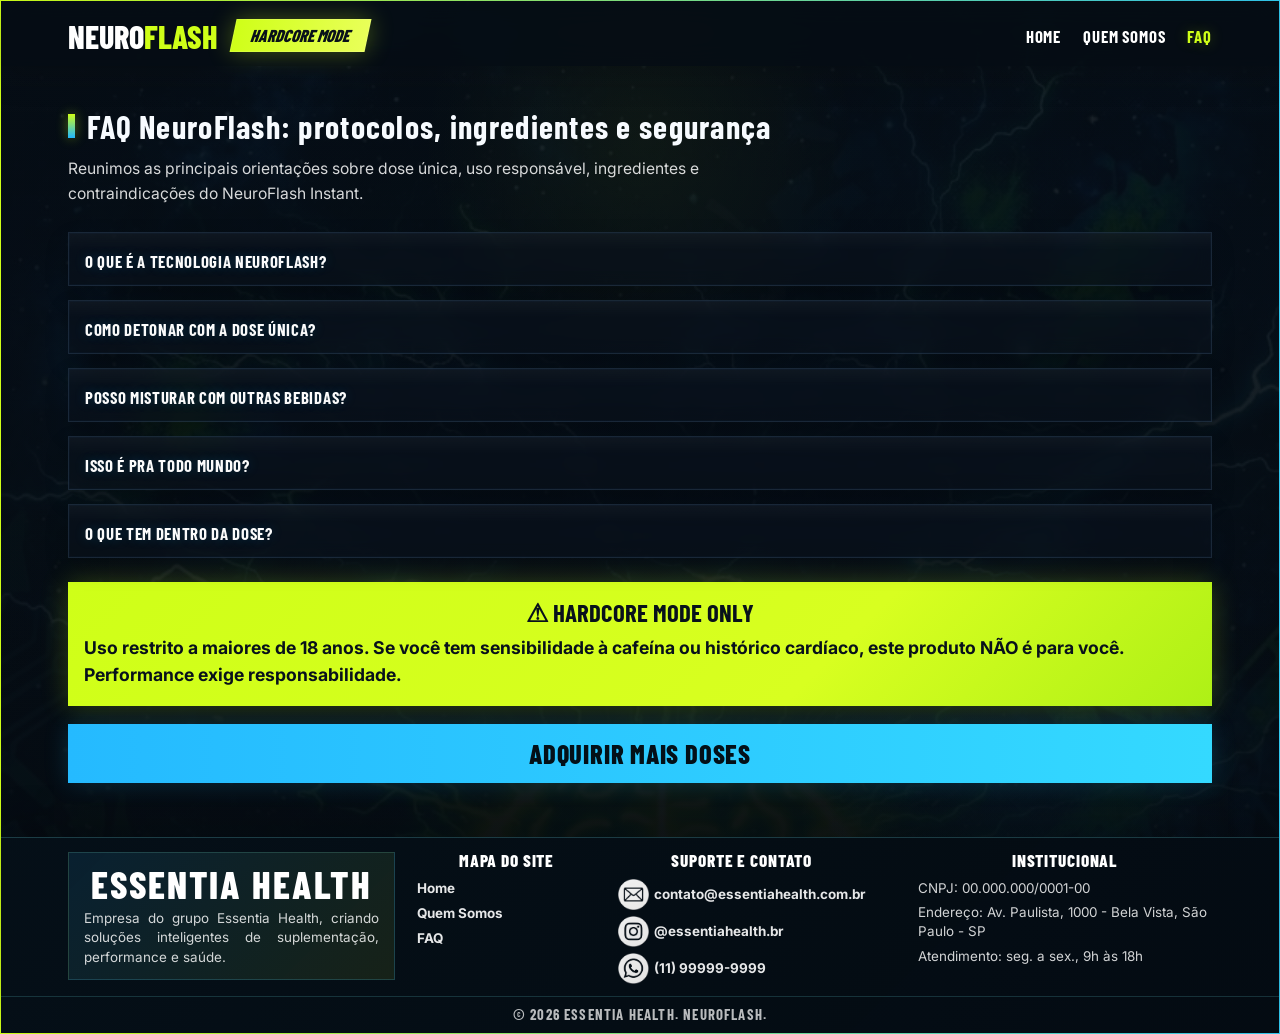
==== commit 594a60a5: "atualizações de performance" ====
--- a/faq/index.html
+++ b/faq/index.html
@@ -5,12 +5,15 @@
   <meta name="viewport" content="width=device-width, initial-scale=1.0">
   <meta name="description" content="Consulte ingredientes, protocolos de uso, contraindicações e orientações de segurança do NeuroFlash Instant para treinos, estudos e alta demanda.">
   <meta name="robots" content="index, follow, max-image-preview:large">
-  <meta property="og:type" content="article">
+  <meta property="og:type" content="website">
   <meta property="og:site_name" content="NeuroFlash">
   <meta property="og:locale" content="pt_BR">
   <meta property="og:title" content="FAQ NeuroFlash | Ingredientes, Uso e Segurança">
   <meta property="og:description" content="Consulte ingredientes, protocolos de uso, contraindicações e orientações de segurança do NeuroFlash Instant para treinos, estudos e alta demanda.">
   <meta property="og:image" content="../shared/background-neuroflash.jpg">
+  <meta property="og:image:type" content="image/jpeg">
+  <meta property="og:image:width" content="843">
+  <meta property="og:image:height" content="1264">
   <meta property="og:image:alt" content="Identidade visual do NeuroFlash usada na página de FAQ sobre ingredientes, uso e segurança.">
   <meta name="twitter:card" content="summary_large_image">
   <meta name="twitter:title" content="FAQ NeuroFlash | Ingredientes, Uso e Segurança">
@@ -20,7 +23,7 @@
   <title>FAQ NeuroFlash | Ingredientes, Uso e Segurança</title>
   <link rel="preconnect" href="https://fonts.googleapis.com">
   <link rel="preconnect" href="https://fonts.gstatic.com" crossorigin>
-  <link href="https://fonts.googleapis.com/css2?family=Barlow+Condensed:wght@500;700;800&family=Inter:wght@400;500;700;800&display=swap" rel="stylesheet">
+  <link href="https://fonts.googleapis.com/css2?family=Barlow+Condensed:wght@700;800&family=Inter:wght@400;700;800&display=swap" rel="stylesheet">
   <link rel="stylesheet" href="../shared/styles.css">
   <link rel="stylesheet" href="styles.css">
   <script type="application/ld+json">
@@ -45,10 +48,10 @@
 <body>
   <main class="page-shell">
     <div data-shared-header></div>
-    <section class="faq-section content-section">
-      <div class="section-heading content-section-title">
-        <span class="heading-accent"></span>
-        <h1>FAQ NeuroFlash: protocolos, ingredientes e segurança</h1>
+    <section class="faq-section surface-section">
+      <div class="section-title section-title--page">
+        <span class="section-title__accent"></span>
+        <h1 class="section-title__text section-title__text--page">FAQ NeuroFlash: protocolos, ingredientes e segurança</h1>
       </div>
       <p class="faq-intro">
         Reunimos as principais orientações sobre dose única, uso responsável, ingredientes e contraindicações do NeuroFlash Instant.
--- a/shared/styles.css
+++ b/shared/styles.css
@@ -1,5 +1,7 @@
 :root {
   --text: #f7fbff;
+  --font-body: "Inter", sans-serif;
+  --font-display: "Barlow Condensed", sans-serif;
   --cyan: #20b7ff;
   --cyan-bright: #78f4ff;
   --cta: #32c8ef;
@@ -7,6 +9,21 @@
   --lime-bright: #e9ff59;
   --shell-border: rgba(207, 255, 24, 0.82);
   --shell-border-blue: rgba(52, 217, 255, 0.9);
+  --page-gutter: 18px;
+  --surface-panel-background: rgba(11, 19, 29, 0.56);
+  --surface-panel-background-mobile: rgba(11, 19, 29, 0.44);
+  --surface-panel-border: rgba(105, 149, 193, 0.18);
+  --surface-panel-shadow:
+    inset 0 0 0 1px rgba(11, 34, 56, 0.22),
+    0 10px 24px rgba(0, 0, 0, 0.16);
+  --surface-panel-shadow-mobile:
+    inset 0 0 0 1px rgba(11, 34, 56, 0.16),
+    0 8px 18px rgba(0, 0, 0, 0.12);
+  --surface-panel-filter: blur(10px) saturate(115%);
+  --surface-panel-filter-mobile: none;
+  --media-block-background:
+    linear-gradient(135deg, rgba(35, 186, 255, 0.12), rgba(207, 255, 24, 0.09)),
+    rgba(6, 14, 22, 0.42);
 }
 
 * {
@@ -20,7 +37,7 @@
     url("./background-neuroflash.jpg") center top / cover no-repeat fixed,
     #020406;
   color: var(--text);
-  font-family: "Inter", sans-serif;
+  font-family: var(--font-body);
   overflow-x: hidden;
 }
 
@@ -112,7 +129,7 @@
 .brand-mark {
   color: #ffffff;
   text-decoration: none;
-  font-family: "Barlow Condensed", sans-serif;
+  font-family: var(--font-display);
   font-size: 2rem;
   font-weight: 800;
   line-height: 1;
@@ -133,7 +150,7 @@
 .home-menu a {
   color: #ffffff;
   text-decoration: none;
-  font-family: "Barlow Condensed", sans-serif;
+  font-family: var(--font-display);
   font-size: 1.05rem;
   font-weight: 700;
   letter-spacing: 0.05em;
@@ -160,26 +177,21 @@
 .home-badge {
   margin: 0;
   padding: 8px 18px;
-  font-family: "Barlow Condensed", sans-serif;
+  font-family: var(--font-display);
   font-size: 1.08rem;
   line-height: 1;
   white-space: nowrap;
 }
 
-.section-line {
-  height: 3px;
-  margin: 0 -18px 40px;
-  background: linear-gradient(90deg, rgba(201, 255, 24, 0.96), rgba(74, 243, 255, 0.72));
-  box-shadow: 0 0 18px rgba(201, 255, 24, 0.32);
-}
-
+.section-title,
 .section-heading {
   display: flex;
   align-items: center;
   gap: 12px;
-  margin-bottom: 22px;
-}
-
+  margin-bottom: var(--section-title-gap, 22px);
+}
+
+.section-title__accent,
 .heading-accent {
   width: 7px;
   height: 24px;
@@ -187,34 +199,39 @@
   box-shadow: 0 0 12px rgba(201, 255, 24, 0.42);
 }
 
+.section-title__text {
+  margin: 0;
+  font-family: var(--font-display);
+  letter-spacing: 0.04em;
+}
+
+.section-title__text--section,
 .section-heading h2 {
-  margin: 0;
-  font-family: "Barlow Condensed", sans-serif;
   font-size: 2rem;
   font-weight: 700;
-  letter-spacing: 0.04em;
-}
-
+}
+
+.surface-section,
 .content-section {
   padding: var(--content-section-padding, 18px 18px 26px);
   position: relative;
 }
 
+.section-title--page,
 .content-section-title {
-  margin-bottom: var(--content-section-title-gap, 22px);
-}
-
+  --section-title-gap: var(--content-section-title-gap, 22px);
+}
+
+.section-title--centered,
 .content-section-title--centered {
   justify-content: center;
 }
 
+.section-title__text--page,
 .content-section-title h1 {
-  margin: 0;
-  font-family: "Barlow Condensed", sans-serif;
   font-size: var(--content-section-title-size, 2rem);
   font-weight: var(--content-section-title-weight, 700);
   line-height: var(--content-section-title-line-height, 1);
-  letter-spacing: 0.04em;
   text-align: var(--content-section-title-align, left);
   text-transform: var(--content-section-title-transform, none);
 }
@@ -225,15 +242,13 @@
 }
 
 .surface-panel {
-  background: rgba(11, 19, 29, 0.56);
-  border: 1px solid rgba(105, 149, 193, 0.18);
+  background: var(--surface-panel-background);
+  border: 1px solid var(--surface-panel-border);
   position: relative;
   overflow: hidden;
-  box-shadow:
-    inset 0 0 0 1px rgba(11, 34, 56, 0.22),
-    0 10px 24px rgba(0, 0, 0, 0.16);
-  backdrop-filter: blur(10px) saturate(115%);
-  -webkit-backdrop-filter: blur(10px) saturate(115%);
+  box-shadow: var(--surface-panel-shadow);
+  backdrop-filter: var(--surface-panel-filter);
+  -webkit-backdrop-filter: var(--surface-panel-filter);
 }
 
 .surface-panel::after {
@@ -244,6 +259,40 @@
   pointer-events: none;
 }
 
+.media-block,
+.media-frame {
+  display: grid;
+  place-items: center;
+  min-height: var(--media-block-min-height, 160px);
+  background: var(--media-block-background);
+  color: rgba(255, 255, 255, 0.62);
+  font-family: var(--font-display);
+  font-size: 1rem;
+  font-weight: 700;
+  letter-spacing: 0.08em;
+  text-align: center;
+}
+
+.media-block--crop,
+.media-frame--crop {
+  overflow: hidden;
+  padding: 0;
+  background: var(--media-block-crop-background, transparent);
+  position: relative;
+}
+
+.media-block__image,
+.media-cover-image {
+  position: absolute;
+  inset: 0;
+  width: 100%;
+  height: 100%;
+  object-fit: cover;
+  display: block;
+  object-position: var(--media-image-position, center center);
+  transform: scale(var(--media-image-scale, 1));
+}
+
 .warning-box {
   margin-top: 24px;
   padding: 18px 16px;
@@ -254,7 +303,7 @@
 
 .warning-box h3 {
   margin: 0 0 10px;
-  font-family: "Barlow Condensed", sans-serif;
+  font-family: var(--font-display);
   font-size: 1.55rem;
   line-height: 1;
   text-align: center;
@@ -262,7 +311,7 @@
 
 .warning-box p {
   margin: 0;
-  font-size: 0.9rem;
+  font-size: 1.1rem;
   font-weight: 700;
   line-height: 1.5;
 }
@@ -275,7 +324,7 @@
   min-height: 54px;
   padding: 14px 16px;
   text-decoration: none;
-  font-family: "Barlow Condensed", sans-serif;
+  font-family: var(--font-display);
   font-weight: 700;
   letter-spacing: 0.04em;
 }
@@ -310,7 +359,7 @@
 .footer {
   margin-top: 28px;
   color: #ffffff;
-  border-top: 1px solid rgba(207, 255, 24, 0.28);
+  border-top: 1px solid rgba(120, 244, 255, 0.2);
   background:
     linear-gradient(135deg, rgba(5, 15, 24, 0.95), rgba(4, 11, 18, 0.9)),
     rgba(4, 11, 18, 0.92);
@@ -338,7 +387,7 @@
 .footer-column h3,
 .footer-subgroup h4 {
   margin: 0;
-  font-family: "Barlow Condensed", sans-serif;
+  font-family: var(--font-display);
   font-weight: 800;
   line-height: 1;
   letter-spacing: 0.05em;
@@ -440,13 +489,13 @@
 
 .footer-bottom {
   padding: 6px 18px 7px;
-  border-top: 1px solid rgba(86, 140, 183, 0.16);
+  border-top: 1px solid rgba(120, 244, 255, 0.16);
   text-align: center;
 }
 
 .footer-bottom p {
   color: rgba(255, 255, 255, 0.72);
-  font-family: "Barlow Condensed", sans-serif;
+  font-family: var(--font-display);
   font-size: 0.92rem;
   font-weight: 700;
   letter-spacing: 0.08em;
@@ -470,12 +519,10 @@
   }
 
   .surface-panel {
-    background: rgba(11, 19, 29, 0.44);
-    box-shadow:
-      inset 0 0 0 1px rgba(11, 34, 56, 0.16),
-      0 8px 18px rgba(0, 0, 0, 0.12);
-    backdrop-filter: none;
-    -webkit-backdrop-filter: none;
+    background: var(--surface-panel-background-mobile, var(--surface-panel-background));
+    box-shadow: var(--surface-panel-shadow-mobile, var(--surface-panel-shadow));
+    backdrop-filter: var(--surface-panel-filter-mobile, none);
+    -webkit-backdrop-filter: var(--surface-panel-filter-mobile, none);
   }
 
   .home-nav {
@@ -497,10 +544,20 @@
     width: 100%;
   }
 
-  .ghost-link,
-  .hero-card {
+  .ghost-link {
     backdrop-filter: none;
     -webkit-backdrop-filter: none;
+  }
+
+  .cta-button {
+    justify-content: center;
+    text-align: center;
+  }
+
+  .section-title--page .section-title__accent,
+  .content-section-title .heading-accent {
+    width: 10px;
+    height: clamp(42px, 11vw, 58px);
   }
 
   .footer {
@@ -557,16 +614,11 @@
     padding-right: 18px;
   }
 
+  .surface-section,
   .content-section {
     width: min(100%, 1180px);
     margin: 0 auto;
     padding: var(--content-section-padding-desktop, var(--content-section-padding, 18px 18px 26px));
-  }
-
-  .section-line {
-    width: 100vw;
-    margin-left: calc(50% - 50vw);
-    margin-right: calc(50% - 50vw);
   }
 
   .footer-shell {
@@ -583,6 +635,7 @@
 
   .footer-brand h2 {
     font-size: clamp(1.65rem, 3vw, 2.55rem);
+    text-align: center;
   }
 
   .footer-column h3 {
@@ -597,6 +650,10 @@
     line-height: 1.42;
   }
 
+  .footer-brand p {
+    text-align: justify;
+  }
+
   .footer-subgroup h4 {
     font-size: 1rem;
   }
--- a/faq/styles.css
+++ b/faq/styles.css
@@ -24,7 +24,7 @@
   background: transparent;
   color: #ffffff;
   text-align: left;
-  font-family: "Barlow Condensed", sans-serif;
+  font-family: var(--font-display);
   font-size: 1.05rem;
   font-weight: 700;
   letter-spacing: 0.04em;
@@ -77,3 +77,9 @@
 .faq-item.is-open .faq-answer {
   opacity: 1;
 }
+
+@media (max-width: 768px) {
+  .faq-answer {
+    transition: none;
+  }
+}
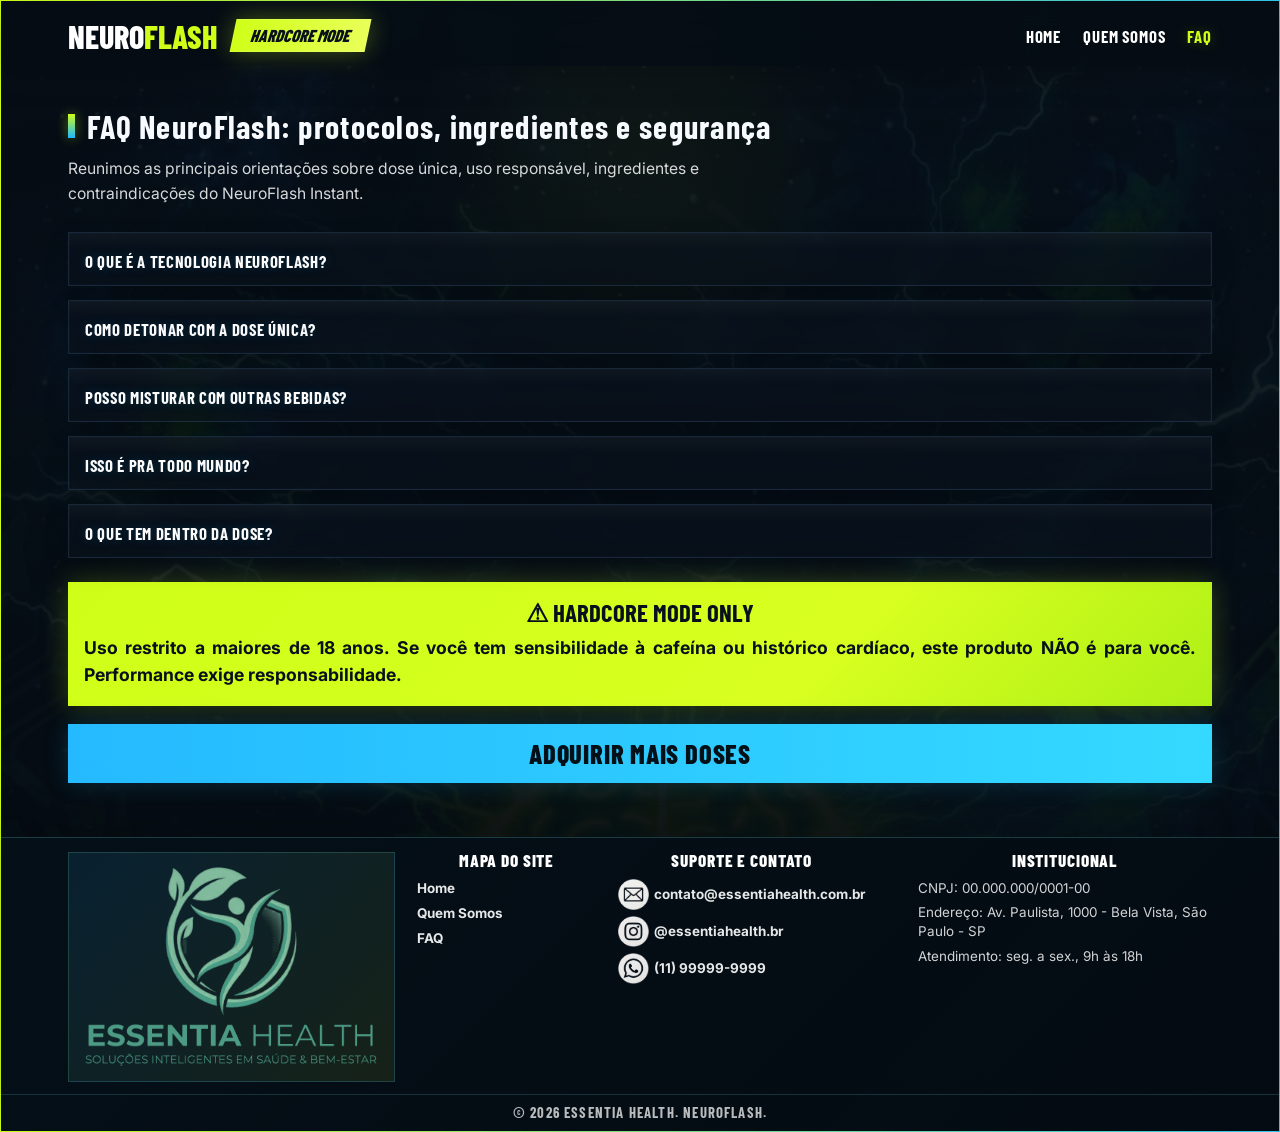
==== commit 6fd8354c: "atualizações de texto" ====
--- a/faq/index.html
+++ b/faq/index.html
@@ -84,8 +84,19 @@
           </button>
           <div class="faq-answer">
             <p>
-              A embalagem cont&eacute;m 3 c&aacute;psulas de alta concentra&ccedil;&atilde;o. Ingerir <strong>as 3 de uma vez s&oacute;.</strong>
-              N&atilde;o fracione. &Eacute; uma carga &uacute;nica para 30 minutos antes do seu desafio, treino ou prova.
+              <strong class="faq-subtitle">Modo de Uso &mdash; NeuroFlash</strong>
+            </p>
+            <p>
+              <strong>Consumir as 3 c&aacute;psulas simultaneamente, em dose &uacute;nica, com &aacute;gua.</strong>
+            </p>
+            <p>
+              As c&aacute;psulas foram desenvolvidas para atuar de forma sin&eacute;rgica e complementar, sendo que cada uma possui componentes espec&iacute;ficos respons&aacute;veis por potencializar, modular e equilibrar a experi&ecirc;ncia como um todo.
+            </p>
+            <p>
+              As c&aacute;psulas n&atilde;o devem ser consumidas separadamente ou em dias diferentes, pois a f&oacute;rmula n&atilde;o foi projetada para uso individualizado. Tomar apenas uma ou duas c&aacute;psulas n&atilde;o representa uma &ldquo;dose menor&rdquo; proporcional do produto, mas sim uma quebra da arquitetura funcional planejada da f&oacute;rmula.
+            </p>
+            <p>
+              O NeuroFlash utiliza uma estrat&eacute;gia de distribui&ccedil;&atilde;o inteligente dos componentes entre as c&aacute;psulas, incluindo subst&acirc;ncias estimulantes, amino&aacute;cidos e cofatores com fun&ccedil;&otilde;es distintas e complementares.
             </p>
           </div>
         </article>
@@ -116,22 +127,33 @@
           </button>
           <div class="faq-answer">
             <p>
-              <strong class="faq-subtitle">CONTRAINDICA&Ccedil;&Otilde;ES</strong>
+              <strong class="faq-subtitle">Contraindica&ccedil;&otilde;es e Advert&ecirc;ncias &mdash; NeuroFlash</strong>
             </p>
             <p>
-              Evite o uso em caso de hipersensibilidade a qualquer componente da f&oacute;rmula.
+              <strong>ESTE PRODUTO &Eacute; UM SUPLEMENTO ALIMENTAR E N&Atilde;O UM MEDICAMENTO.</strong>
             </p>
             <p>
-              Pacientes com hist&oacute;rico de arritmia card&iacute;aca, ansiedade grave ou ins&ocirc;nia devem abster-se do consumo. Aten&ccedil;&atilde;o: n&atilde;o utilize em conjunto com psicoestimulantes sem orienta&ccedil;&atilde;o m&eacute;dica especializada.
+              O NeuroFlash foi desenvolvido para adultos saud&aacute;veis e seu uso deve seguir as orienta&ccedil;&otilde;es descritas na embalagem.
             </p>
             <p>
-              <strong class="faq-subtitle">INFORMA&Ccedil;&Otilde;ES IMPORTANTES</strong>
+              N&atilde;o &eacute; recomendado para:
+            </p>
+            <ul class="ingredient-list">
+              <li>Gestantes e lactantes;</li>
+              <li>Menores de 18 anos;</li>
+              <li>Pessoas sens&iacute;veis &agrave; cafe&iacute;na ou estimulantes;</li>
+              <li>Pessoas com hist&oacute;rico de ansiedade intensa, s&iacute;ndrome do p&acirc;nico, ins&ocirc;nia importante ou agita&ccedil;&atilde;o psicomotora;</li>
+              <li>Pessoas com hipertens&atilde;o arterial descontrolada, arritmias, doen&ccedil;as cardiovasculares ou outras condi&ccedil;&otilde;es card&iacute;acas relevantes;</li>
+              <li>Pessoas com hipersensibilidade a qualquer componente da f&oacute;rmula.</li>
+            </ul>
+            <p>
+              Pessoas que utilizam medicamentos de uso cont&iacute;nuo, especialmente subst&acirc;ncias com a&ccedil;&atilde;o neurol&oacute;gica, psiqui&aacute;trica, cardiovascular ou estimulante, devem consultar um m&eacute;dico antes do uso.
             </p>
             <p>
-              Este produto <strong>n&atilde;o &eacute; um medicamento.</strong>
+              O consumo simult&acirc;neo com outras fontes elevadas de cafe&iacute;na ou estimulantes n&atilde;o &eacute; recomendado.
             </p>
             <p>
-              Seu consumo deve estar associado a uma alimenta&ccedil;&atilde;o equilibrada e h&aacute;bitos de vida saud&aacute;veis para obten&ccedil;&atilde;o de melhores resultados.
+              Em caso de d&uacute;vidas, condi&ccedil;&otilde;es m&eacute;dicas pr&eacute;-existentes ou aparecimento de rea&ccedil;&otilde;es adversas, suspenda o uso e procure orienta&ccedil;&atilde;o de um profissional de sa&uacute;de.
             </p>
           </div>
         </article>
--- a/shared/styles.css
+++ b/shared/styles.css
@@ -314,6 +314,9 @@
   font-size: 1.1rem;
   font-weight: 700;
   line-height: 1.5;
+  text-align: justify;
+  text-align-last: left;
+  text-justify: inter-word;
 }
 
 .ghost-link,
@@ -376,13 +379,22 @@
 .footer-brand {
   min-width: 0;
   align-self: start;
-  padding: 22px 18px;
+  padding: 12px;
   border: 1px solid rgba(120, 244, 255, 0.16);
   background:
     linear-gradient(135deg, rgba(37, 186, 255, 0.1), rgba(207, 255, 24, 0.08)),
     rgba(7, 17, 26, 0.58);
 }
 
+.footer-brand-logo {
+  display: block;
+  width: 100%;
+  height: auto;
+  margin-inline: auto;
+  object-fit: contain;
+  object-position: center;
+}
+
 .footer-brand h2,
 .footer-column h3,
 .footer-subgroup h4 {
@@ -413,7 +425,8 @@
   overflow-wrap: anywhere;
 }
 
-.footer-brand h2 + p {
+.footer-brand h2 + p,
+.footer-brand-logo + p {
   margin-top: 6px;
 }
 
